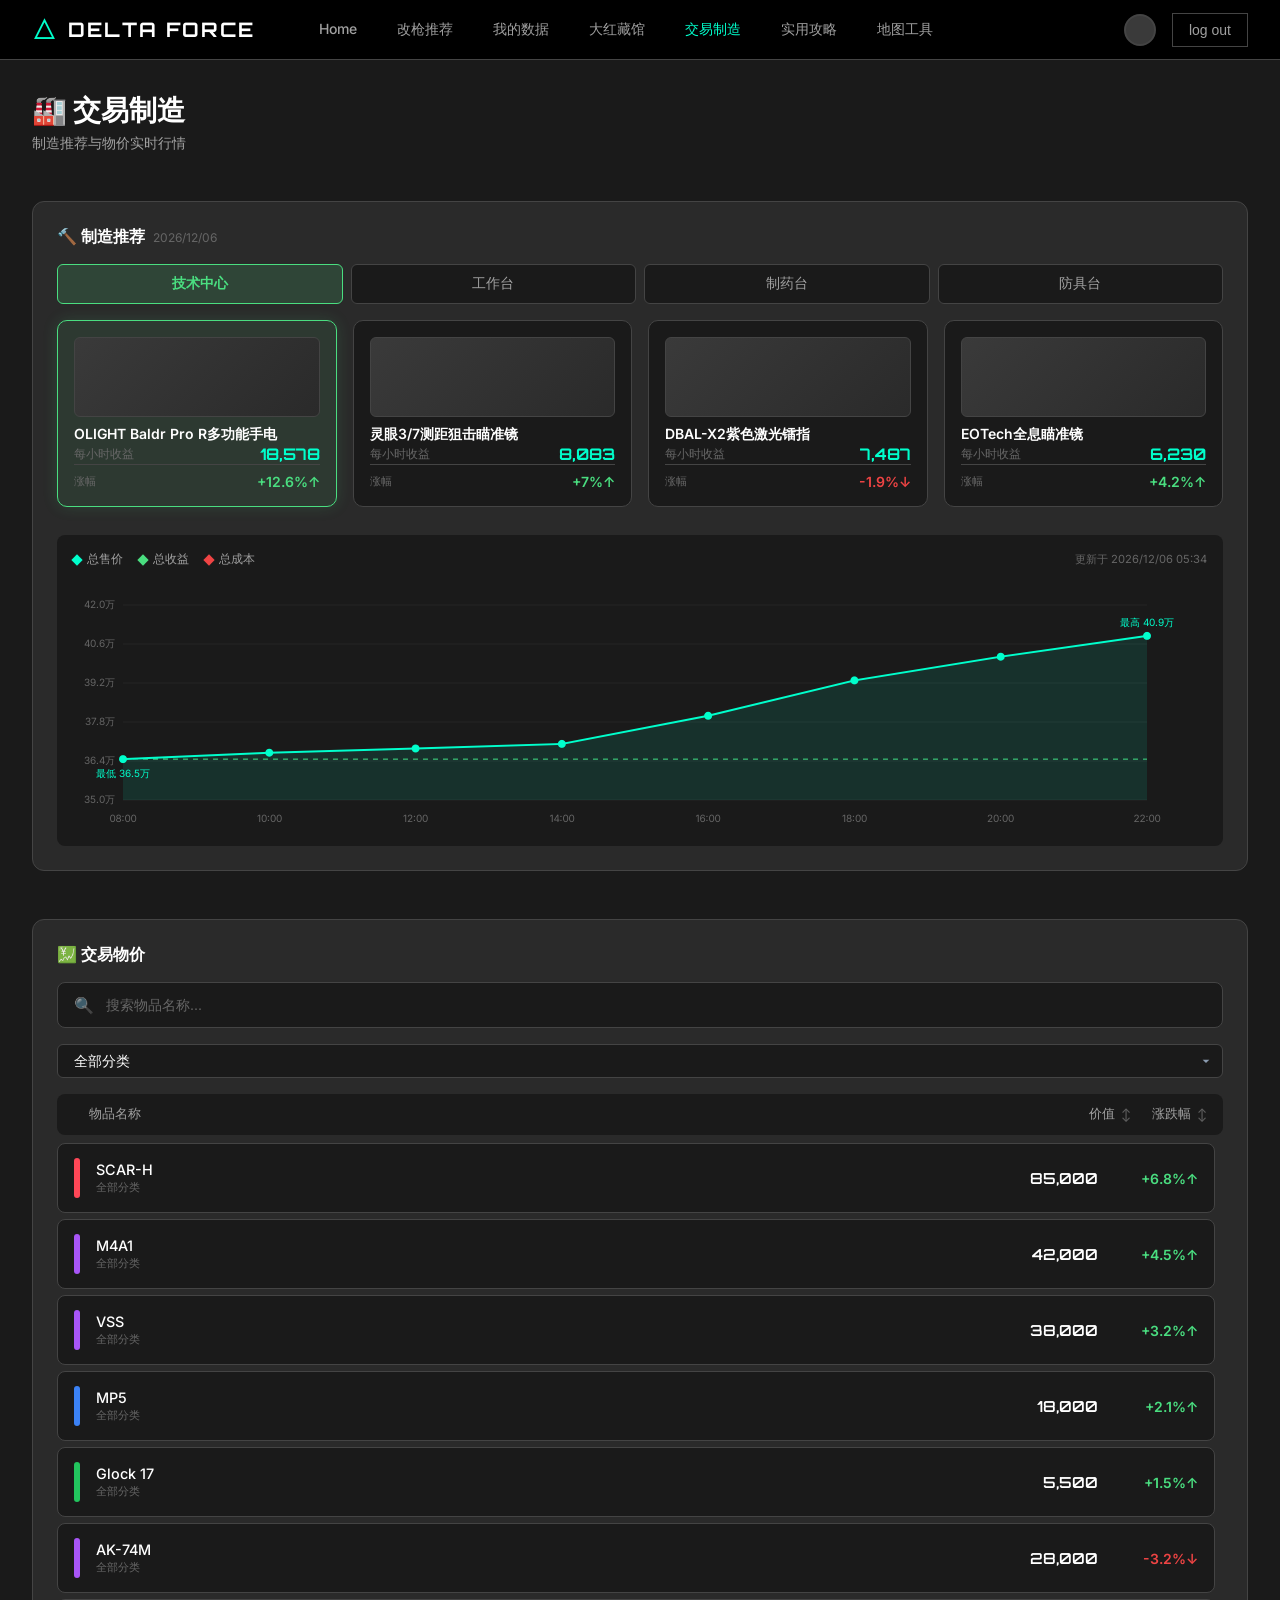
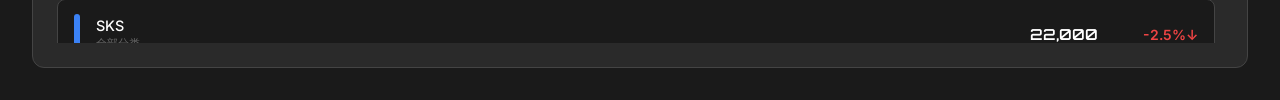
==== desktop/craft.html @ a66c2ab3 "Add files via upload" ====
<!DOCTYPE html>
<html lang="zh-CN">
<head>
    <meta charset="UTF-8">
    <meta name="viewport" content="width=device-width, initial-scale=1.0">
    <title>Delta Force - 交易制造</title>
    <link rel="stylesheet" href="main.css?v=38">
    <link rel="stylesheet" href="craft-page.css?v=1">
    <link href="https://fonts.googleapis.com/css2?family=Inter:wght@400;500;600;700;800&family=Orbitron:wght@500;700&display=swap" rel="stylesheet">
</head>
<body>
    <!-- Top Navigation -->
    <nav class="top-nav">
        <div class="nav-left">
            <div class="logo">
                <span class="logo-icon">△</span>
                <span class="logo-text">DELTA FORCE</span>
            </div>
            <div class="nav-links">
                <a href="index.html" class="nav-link">Home</a>
                <a href="gun-builds.html" class="nav-link">改枪推荐</a>
                <a href="my-data.html" class="nav-link">我的数据</a>
                <a href="collection.html" class="nav-link">大红藏馆</a>
                <a href="craft.html" class="nav-link active">交易制造</a>
                <a href="guide.html" class="nav-link">实用攻略</a>
                <a href="map-tools.html" class="nav-link">地图工具</a>
            </div>
        </div>
        <div class="nav-right">
            <div class="user-icon"></div>
            <button class="logout-btn">log out</button>
        </div>
    </nav>

    <!-- Main Content -->
    <main class="main-container craft-page-container">
        <!-- 页面标题 -->
        <div class="page-header">
            <h1 class="page-title">🏭 交易制造</h1>
            <p class="page-subtitle">制造推荐与物价实时行情</p>
        </div>

        <!-- ============================================
             制造推荐模块（横屏适配）
             ============================================ -->
        <section class="craft-recommend-section">
            <div class="section-header">
                <span class="section-title">🔨 制造推荐</span>
                <span class="header-date" id="craft-date">2026/02/05</span>
            </div>
            
            <!-- Tab 切换栏 -->
            <div class="craft-tabs-row">
                <button class="craft-tab-btn active" data-craft="tech">技术中心</button>
                <button class="craft-tab-btn" data-craft="work">工作台</button>
                <button class="craft-tab-btn" data-craft="med">制药台</button>
                <button class="craft-tab-btn" data-craft="armor">防具台</button>
            </div>
            
            <!-- 推荐物品横向列表 -->
            <div class="craft-items-row" id="craft-items-row">
                <!-- JS动态填充 -->
            </div>
            
            <!-- 价格走势图区域 -->
            <div class="craft-chart-area">
                <div class="chart-legend-row">
                    <div class="legend-items">
                        <span class="legend-item"><i class="legend-dot price"></i>总售价</span>
                        <span class="legend-item"><i class="legend-dot profit"></i>总收益</span>
                        <span class="legend-item"><i class="legend-dot cost"></i>总成本</span>
                    </div>
                    <span class="chart-update-time" id="chart-update-time">更新于 2026-02-05 11:00</span>
                </div>
                <div class="craft-chart-container">
                    <canvas id="craft-page-chart"></canvas>
                </div>
            </div>
        </section>

        <!-- ============================================
             交易物价列表模块
             ============================================ -->
        <section class="market-price-section">
            <div class="section-header">
                <span class="section-title">💹 交易物价</span>
            </div>
            
            <!-- 搜索框 -->
            <div class="market-search-container">
                <span class="search-icon">🔍</span>
                <input type="text" class="market-search-input" id="market-search-input" placeholder="搜索物品名称...">
                <span class="search-clear" id="market-search-clear">✕</span>
            </div>
            
            <!-- 筛选项 -->
            <div class="market-filter-row">
                <select class="market-category-select" id="market-page-category">
                    <option value="all">全部分类</option>
                    <option value="guns">枪械</option>
                    <option value="armor">装备</option>
                    <option value="parts">配件</option>
                    <option value="collect">收集品</option>
                    <option value="medical">医疗品</option>
                    <option value="ammo">弹药</option>
                </select>
            </div>
            
            <!-- 表头 -->
            <div class="market-list-header">
                <span class="header-col name-col">物品名称</span>
                <span class="header-col price-col sortable" data-sort="price" id="sort-price-desktop">
                    价值 <span class="sort-arrow">↕</span>
                </span>
                <span class="header-col change-col sortable" data-sort="change" id="sort-change-desktop">
                    涨跌幅 <span class="sort-arrow">↕</span>
                </span>
            </div>
            
            <!-- 物品列表 -->
            <div class="market-items-list" id="market-items-list">
                <!-- JS动态填充 -->
            </div>
        </section>
    </main>

    <script src="../shared/mock-data.js?v=2"></script>
    <script src="craft-page.js?v=1"></script>
</body>
</html>
---- desktop/main.css ----
/* Delta Force Home - Lo-Fi Prototype */

:root {
    /* Colors */
    --bg-dark: #1a1a1a;
    --bg-card: #2a2a2a;
    --bg-input: #3a3a3a;
    --accent-cyan: #00ffcc;
    --accent-green: #4ade80;
    --accent-blue: #60a5fa;
    --accent-purple: #a78bfa;
    --accent-red: #ef4444;
    --accent-orange: #fb923c;
    --text-primary: #ffffff;
    --text-secondary: #a0a0a0;
    --text-muted: #666666;
    --border-color: #444444;
    
    /* Spacing */
    --nav-height: 60px;
}

* {
    margin: 0;
    padding: 0;
    box-sizing: border-box;
}

body {
    font-family: 'Inter', -apple-system, BlinkMacSystemFont, sans-serif;
    background: var(--bg-dark);
    color: var(--text-primary);
    min-height: 100vh;
}

/* ============================================
   TOP NAVIGATION
   ============================================ */
.top-nav {
    position: fixed;
    top: 0;
    left: 0;
    right: 0;
    height: var(--nav-height);
    background: #000;
    display: flex;
    align-items: center;
    justify-content: space-between;
    padding: 0 2rem;
    z-index: 1000;
    border-bottom: 1px solid var(--border-color);
}

.nav-left {
    display: flex;
    align-items: center;
    gap: 3rem;
}

.logo {
    display: flex;
    align-items: center;
    gap: 0.75rem;
}

.logo-icon {
    font-family: 'Orbitron', sans-serif;
    font-size: 1.5rem;
    font-weight: 700;
    color: var(--accent-cyan);
}

.logo-text {
    font-family: 'Orbitron', sans-serif;
    font-size: 1.25rem;
    font-weight: 700;
    color: var(--text-primary);
    letter-spacing: 2px;
}

.nav-links {
    display: flex;
    gap: 0.5rem;
}

.nav-link {
    padding: 0.5rem 1rem;
    color: var(--text-secondary);
    text-decoration: none;
    font-size: 0.875rem;
    font-weight: 500;
    transition: color 0.2s ease;
}

.nav-link:hover {
    color: var(--text-primary);
}

.nav-link.active {
    color: var(--accent-cyan);
}

.nav-right {
    display: flex;
    align-items: center;
    gap: 1rem;
}

.user-icon {
    width: 32px;
    height: 32px;
    border-radius: 50%;
    background: var(--bg-input);
    border: 2px solid var(--border-color);
}

.logout-btn {
    padding: 0.5rem 1rem;
    background: transparent;
    border: 1px solid var(--border-color);
    color: var(--text-secondary);
    font-size: 0.875rem;
    cursor: pointer;
    transition: all 0.2s ease;
}

.logout-btn:hover {
    border-color: var(--text-primary);
    color: var(--text-primary);
}

/* ============================================
   MAIN CONTAINER
   ============================================ */
.main-container {
    margin-top: var(--nav-height);
    padding: 2rem;
    max-width: 1200px;
    margin-left: auto;
    margin-right: auto;
    display: flex;
    flex-direction: column;
    gap: 1.5rem;
}

/* ============================================
   HERO REPORT SECTION
   ============================================ */
.hero-report {
    background: var(--bg-card);
    border: 1px solid var(--border-color);
    border-radius: 12px;
    padding: 1.5rem;
}

.report-header {
    margin-bottom: 1.5rem;
}

.report-tabs {
    display: flex;
    justify-content: center;
}

.report-tabs-inner {
    display: flex;
    background: rgba(255, 255, 255, 0.05);
    border-radius: 10px;
    padding: 5px;
    border: 1px solid var(--border-color);
    gap: 4px;
}

.tab-btn {
    background: transparent;
    border: none;
    color: var(--text-secondary);
    font-size: 1rem;
    font-weight: 600;
    cursor: pointer;
    transition: all 0.2s ease;
    padding: 0.65rem 2rem;
    border-radius: 7px;
}

.tab-btn.active {
    background: #c8ff00;
    color: #111;
}

.tab-btn:hover:not(.active) {
    color: var(--text-primary);
    background: rgba(255, 255, 255, 0.05);
}

/* Report Content */
.report-content {
    animation: fadeIn 0.3s ease;
    height: 290px;
}

.report-content.hidden {
    display: none;
}

@keyframes fadeIn {
    from { opacity: 0; transform: translateY(10px); }
    to { opacity: 1; transform: translateY(0); }
}

/* Report Top Row - Two Column Layout */
.report-top-row {
    display: grid;
    grid-template-columns: 1fr 1fr;
    gap: 1rem;
    margin-bottom: 1rem;
}

/* Sub Cards */
.sub-card {
    background: var(--bg-dark);
    border: 1px solid var(--border-color);
    border-radius: 8px;
    padding: 1rem;
}

.sub-card-header {
    display: flex;
    justify-content: space-between;
    align-items: center;
    margin-bottom: 0.75rem;
}

.sub-card-title {
    font-size: 0.875rem;
    font-weight: 600;
    color: var(--text-primary);
}

/* Stats Card - Compact */
.stats-compact {
    text-align: center;
}

/* 日期显示在标题栏 */
.header-date {
    font-size: 0.75rem;
    color: var(--text-muted);
    flex: 1;
    text-align: left;
    margin-left: 0.5rem;
}

.stats-compact .date-display {
    font-size: 0.75rem;
    color: var(--text-muted);
    margin-bottom: 0.5rem;
}

.stats-compact .primary-stat {
    position: relative;
    margin: 0.75rem 0;
}

/* 发光背景效果 */
.stats-compact .primary-stat::before {
    content: '';
    position: absolute;
    top: 50%;
    left: 50%;
    transform: translate(-50%, -50%);
    width: 200px;
    height: 50px;
    background: radial-gradient(ellipse, rgba(0, 255, 204, 0.2) 0%, transparent 70%);
    pointer-events: none;
}

.stats-compact .primary-stat .stat-label {
    display: block;
    font-size: 0.75rem;
    color: var(--text-secondary);
    margin-bottom: 0.25rem;
}

.stats-compact .primary-stat .stat-value {
    font-family: 'Orbitron', monospace;
    font-size: 2.25rem;
    font-weight: 800;
    letter-spacing: 1px;
}

.stats-compact .primary-stat .stat-value.highlight {
    background: linear-gradient(135deg, var(--accent-cyan) 0%, var(--accent-green) 100%);
    -webkit-background-clip: text;
    -webkit-text-fill-color: transparent;
    background-clip: text;
}

.stats-compact .primary-stat .stat-unit {
    font-size: 0.875rem;
    color: var(--text-secondary);
    margin-left: 0.25rem;
}

.secondary-stats-compact {
    display: grid;
    grid-template-columns: repeat(4, 1fr);
    gap: 0.5rem;
    padding-top: 0.75rem;
    border-top: 1px solid var(--border-color);
}

.secondary-stats-compact.warfare {
    grid-template-columns: repeat(3, 1fr);
}

.secondary-stats-compact .stat-item {
    text-align: center;
}

.secondary-stats-compact .stat-item .stat-number {
    display: block;
    font-size: 1.25rem;
    font-weight: 700;
    color: var(--text-primary);
}

.secondary-stats-compact .stat-item .stat-name {
    font-size: 0.625rem;
    color: var(--text-muted);
}

/* Items Card - Compact */
.items-grid-compact {
    display: flex;
    gap: 0.5rem;
    flex: 1;
    align-items: center;
}

.items-card {
    display: flex;
    flex-direction: column;
    height: 100%;
}

.items-card .item-card {
    flex: 1;
    background: var(--bg-card);
    border: 1px solid var(--border-color);
    border-radius: 6px;
    padding: 0.75rem 0.5rem;
    text-align: center;
    transition: border-color 0.2s ease;
    cursor: pointer;
    display: flex;
    flex-direction: column;
    justify-content: center;
    align-items: center;
}

.items-card .item-card:hover {
    border-color: var(--accent-cyan);
}

.items-card .item-image {
    width: 100%;
    height: 60px;
    background: linear-gradient(135deg, #3a3a3a, #2a2a2a);
    border: 1px solid var(--border-color);
    border-radius: 4px;
    margin-bottom: 0.5rem;
}

.items-card .item-image.red-tier {
    border-color: var(--accent-red);
    box-shadow: 0 0 8px rgba(239, 68, 68, 0.3);
}

.items-card .item-name {
    font-size: 0.75rem;
    color: var(--accent-cyan);
}

/* Codes Bar - Horizontal */
.codes-bar {
    display: flex;
    align-items: center;
    gap: 1rem;
    background: var(--bg-dark);
    border: 1px solid var(--border-color);
    border-radius: 8px;
    padding: 0.75rem 1rem;
}

.codes-bar-title {
    font-size: 0.875rem;
    font-weight: 600;
    color: var(--text-primary);
    white-space: nowrap;
}

.codes-inline {
    display: flex;
    align-items: center;
    gap: 0.75rem;
    flex: 1;
    overflow-x: auto;
}

.code-inline-item {
    display: flex;
    align-items: center;
    gap: 0.5rem;
    cursor: pointer;
    padding: 0.25rem 0.5rem;
    border-radius: 4px;
    transition: background 0.2s ease;
}

.code-inline-item:hover {
    background: var(--bg-card);
}

.code-inline-item .code-map {
    font-size: 0.75rem;
    color: var(--text-secondary);
}

.code-inline-item .code-value {
    font-size: 0.875rem;
    font-weight: 700;
    color: var(--text-primary);
    font-family: 'Orbitron', monospace;
}

.code-divider {
    color: var(--text-muted);
    font-size: 0.75rem;
}

.codes-bar .copy-all-btn {
    padding: 0.375rem 1rem;
    background: transparent;
    border: 1px solid var(--accent-cyan);
    color: var(--accent-cyan);
    font-size: 0.75rem;
    border-radius: 4px;
    cursor: pointer;
    transition: all 0.2s ease;
    white-space: nowrap;
}

.codes-bar .copy-all-btn:hover {
    background: var(--accent-cyan);
    color: var(--bg-dark);
}

/* 密码房指引按钮 */
.codes-bar .password-guide-btn {
    padding: 0.375rem 1rem;
    background: transparent;
    border: 1px solid var(--accent-orange);
    color: var(--accent-orange);
    font-size: 0.75rem;
    border-radius: 4px;
    cursor: pointer;
    transition: all 0.2s ease;
    white-space: nowrap;
}

.codes-bar .password-guide-btn:hover {
    background: var(--accent-orange);
    color: var(--bg-dark);
}

/* ============================================
   密码房指引弹窗
   ============================================ */
.password-guide-modal {
    display: none;
    position: fixed;
    top: 0;
    left: 0;
    right: 0;
    bottom: 0;
    z-index: 10000;
    align-items: center;
    justify-content: center;
}

.password-guide-modal.show {
    display: flex;
}

.password-guide-overlay {
    position: absolute;
    top: 0;
    left: 0;
    right: 0;
    bottom: 0;
    background: rgba(0, 0, 0, 0.7);
    backdrop-filter: blur(4px);
}

.password-guide-content {
    position: relative;
    width: calc(100% - 4rem);
    max-width: 1200px;
    height: 80vh;
    background: var(--bg-card);
    border: 1px solid var(--border-color);
    border-radius: 12px;
    display: flex;
    flex-direction: column;
    overflow: hidden;
    animation: modalFadeIn 0.3s ease;
}

@keyframes modalFadeIn {
    from {
        opacity: 0;
        transform: translateY(-20px);
    }
    to {
        opacity: 1;
        transform: translateY(0);
    }
}

.password-guide-header {
    display: flex;
    justify-content: space-between;
    align-items: center;
    padding: 1rem 1.5rem;
    background: var(--bg-dark);
    border-bottom: 1px solid var(--border-color);
    flex-shrink: 0;
}

.password-guide-title {
    font-size: 1.125rem;
    font-weight: 700;
    color: var(--text-primary);
}

.password-guide-close {
    width: 32px;
    height: 32px;
    display: flex;
    align-items: center;
    justify-content: center;
    background: transparent;
    border: 1px solid var(--border-color);
    border-radius: 6px;
    color: var(--text-secondary);
    font-size: 1.25rem;
    cursor: pointer;
    transition: all 0.2s ease;
}

.password-guide-close:hover {
    border-color: var(--accent-red);
    color: var(--accent-red);
    background: rgba(239, 68, 68, 0.1);
}

/* Tab 导航栏 */
.guide-tabs-nav {
    display: flex;
    gap: 0;
    padding: 0;
    background: var(--bg-dark);
    border-bottom: 1px solid var(--border-color);
    flex-shrink: 0;
    overflow-x: auto;
}

.guide-tab-btn {
    flex: 1;
    min-width: 120px;
    display: flex;
    flex-direction: column;
    align-items: center;
    justify-content: center;
    gap: 0.25rem;
    padding: 1rem 0.75rem;
    background: transparent;
    border: none;
    border-bottom: 3px solid transparent;
    cursor: pointer;
    transition: all 0.3s ease;
    position: relative;
}

.guide-tab-btn::after {
    content: '';
    position: absolute;
    right: 0;
    top: 20%;
    height: 60%;
    width: 1px;
    background: var(--border-color);
}

.guide-tab-btn:last-child::after {
    display: none;
}

.guide-tab-btn:hover {
    background: rgba(0, 255, 204, 0.05);
}

.guide-tab-btn.active {
    background: rgba(0, 255, 204, 0.1);
    border-bottom-color: var(--accent-cyan);
}

.guide-tab-btn .tab-icon {
    font-size: 1.25rem;
    line-height: 1;
}

.guide-tab-btn .tab-name {
    font-size: 0.8rem;
    font-weight: 600;
    color: var(--text-secondary);
    transition: color 0.3s ease;
}

.guide-tab-btn.active .tab-name {
    color: var(--text-primary);
}

.guide-tab-btn .tab-code {
    font-family: 'Orbitron', monospace;
    font-size: 0.875rem;
    font-weight: 700;
    color: var(--accent-orange);
    letter-spacing: 1px;
}

.password-guide-body {
    flex: 1;
    padding: 0;
    overflow-y: auto;
}

/* Tab 内容区域 */
.guide-tab-content {
    display: none;
    padding: 1.5rem;
    animation: tabFadeIn 0.3s ease;
}

.guide-tab-content.active {
    display: block;
}

@keyframes tabFadeIn {
    from {
        opacity: 0;
        transform: translateY(10px);
    }
    to {
        opacity: 1;
        transform: translateY(0);
    }
}

/* 地图详情页面 */
.guide-map-detail {
    height: 100%;
    display: flex;
    flex-direction: column;
}

.guide-map-title-bar {
    display: flex;
    justify-content: space-between;
    align-items: center;
    padding: 1rem 1.5rem;
    background: rgba(0, 255, 204, 0.05);
    border-radius: 10px;
    margin-bottom: 1.5rem;
    border: 1px solid var(--border-color);
}

.guide-map-name-large {
    font-size: 1.25rem;
    font-weight: 700;
    color: var(--text-primary);
}

.guide-map-code-large {
    font-size: 1rem;
    color: var(--text-secondary);
}

.guide-map-code-large strong {
    font-family: 'Orbitron', monospace;
    font-size: 1.5rem;
    color: var(--accent-orange);
    letter-spacing: 3px;
}

/* 图片轮播区域 */
.guide-carousel {
    display: flex;
    align-items: center;
    gap: 1rem;
    flex: 1;
}

.carousel-btn {
    width: 48px;
    height: 48px;
    display: flex;
    align-items: center;
    justify-content: center;
    background: var(--bg-dark);
    border: 1px solid var(--border-color);
    border-radius: 50%;
    color: var(--text-secondary);
    font-size: 1.5rem;
    cursor: pointer;
    transition: all 0.2s ease;
    flex-shrink: 0;
}

.carousel-btn:hover {
    border-color: var(--accent-cyan);
    color: var(--accent-cyan);
    background: rgba(0, 255, 204, 0.1);
}

.carousel-container {
    flex: 1;
    overflow: hidden;
    border-radius: 10px;
    background: var(--bg-dark);
    border: 1px solid var(--border-color);
}

.carousel-slides {
    display: flex;
    transition: transform 0.4s ease;
}

.carousel-slide {
    min-width: 100%;
    display: none;
    flex-direction: column;
}

.carousel-slide.active {
    display: flex;
}

/* 横版图片 */
.guide-map-image-wide {
    width: 100%;
    height: 380px;
    background: var(--bg-card);
    overflow: hidden;
}

.map-placeholder-wide {
    width: 100%;
    height: 100%;
    display: flex;
    align-items: center;
    justify-content: center;
    color: var(--text-muted);
    font-size: 1.125rem;
    background: linear-gradient(135deg, #3a3a3a 0%, #2a2a2a 100%);
}

/* 步骤指引信息 - 图片底部 */
.carousel-step-info {
    display: flex;
    align-items: center;
    gap: 1rem;
    padding: 1.25rem 1.5rem;
    background: var(--bg-card);
    border-top: 1px solid var(--border-color);
}

.carousel-step-info .step-number {
    width: 32px;
    height: 32px;
    display: flex;
    align-items: center;
    justify-content: center;
    background: var(--accent-cyan);
    color: var(--bg-dark);
    font-size: 0.9rem;
    font-weight: 700;
    border-radius: 50%;
    flex-shrink: 0;
}

.carousel-step-info .step-text {
    font-size: 1rem;
    color: var(--text-primary);
    line-height: 1.6;
}

/* 轮播指示器 */
.carousel-indicators {
    display: flex;
    justify-content: center;
    gap: 0.5rem;
    margin-top: 1rem;
}

.carousel-indicators .indicator {
    width: 10px;
    height: 10px;
    background: var(--border-color);
    border-radius: 50%;
    cursor: pointer;
    transition: all 0.2s ease;
}

.carousel-indicators .indicator:hover {
    background: var(--text-muted);
}

.carousel-indicators .indicator.active {
    background: var(--accent-cyan);
    width: 24px;
    border-radius: 5px;
}

/* 响应式适配 - 密码房指引弹窗 */
@media (max-width: 768px) {
    .password-guide-content {
        width: calc(100% - 2rem);
        height: 85vh;
    }
    
    .guide-tabs-nav {
        overflow-x: auto;
    }
    
    .guide-tab-btn {
        min-width: 100px;
        padding: 0.75rem 0.5rem;
    }
    
    .guide-tab-btn .tab-name {
        font-size: 0.7rem;
    }
    
    .guide-tab-btn .tab-code {
        font-size: 0.75rem;
    }
    
    .guide-carousel {
        flex-direction: column;
        gap: 0.75rem;
    }
    
    .carousel-btn {
        width: 40px;
        height: 40px;
        font-size: 1.25rem;
    }
    
    .guide-map-image-wide {
        height: 220px;
    }
    
    .carousel-step-info {
        padding: 1rem;
    }
    
    .carousel-step-info .step-text {
        font-size: 0.9rem;
    }
}

/* Support Card - Full Height (战场日报) */
.support-card {
    display: flex;
    flex-direction: column;
}

.support-grid {
    display: flex;
    justify-content: space-around;
    align-items: center;
    flex: 1;
    gap: 0.5rem;
}

.support-item {
    display: flex;
    flex-direction: column;
    align-items: center;
    gap: 0.5rem;
}

.support-item .support-icon {
    width: 60px;
    height: 40px;
    background: var(--bg-card);
    border: 1px solid var(--border-color);
    border-radius: 4px;
}

.support-item .support-count {
    font-size: 1rem;
    font-weight: 700;
    color: var(--accent-cyan);
}

.support-item .support-name {
    font-size: 0.7rem;
    color: var(--text-muted);
}

/* Vehicle Bar - Horizontal (战场日报底部) */
.vehicle-bar {
    display: flex;
    align-items: center;
    gap: 1rem;
    background: var(--bg-dark);
    border: 1px solid var(--border-color);
    border-radius: 8px;
    padding: 0.75rem 1rem;
}

.vehicle-bar-title {
    font-size: 0.875rem;
    font-weight: 600;
    color: var(--text-secondary);
    white-space: nowrap;
}

.vehicles-inline {
    display: flex;
    align-items: center;
    gap: 1rem;
    flex: 1;
}

.vehicle-inline-item {
    display: flex;
    align-items: center;
    gap: 0.75rem;
    padding: 0.25rem 0.5rem;
    border-radius: 4px;
}

.vehicle-icon-inline {
    width: 36px;
    height: 24px;
    background: linear-gradient(135deg, #4a4a4a, #3a3a3a);
    border: 1px solid var(--border-color);
    border-radius: 4px;
    flex-shrink: 0;
}

.vehicle-inline-item .vehicle-name {
    font-size: 0.8rem;
    color: var(--text-primary);
    font-weight: 500;
}

.vehicle-inline-item .vehicle-stat {
    font-size: 0.75rem;
    color: var(--text-muted);
}

.vehicle-inline-item .vehicle-stat em {
    color: var(--accent-cyan);
    font-style: normal;
    font-weight: 600;
}

.vehicle-divider {
    color: var(--text-muted);
    font-size: 0.875rem;
}

/* ============================================
   MATCHES SECTION
   ============================================ */
.matches-section {
    background: var(--bg-card);
    border: 1px solid var(--border-color);
    border-radius: 12px;
    padding: 1.5rem;
}

.section-header {
    display: flex;
    justify-content: space-between;
    align-items: center;
    margin-bottom: 1rem;
}

.section-title {
    font-size: 1rem;
    font-weight: 600;
    color: var(--text-primary);
}

/* 查看更多链接 */
.view-link {
    font-size: 0.75rem;
    color: var(--text-muted);
    text-decoration: none;
    transition: color 0.2s ease;
}

.view-link:hover {
    color: var(--text-secondary);
}

.matches-list {
    display: flex;
    flex-direction: column;
    gap: 0.5rem;
}

.match-item {
    display: grid;
    grid-template-columns: 48px 140px 60px 1fr 100px 80px;
    gap: 1rem;
    align-items: center;
    background: var(--bg-dark);
    border: 1px solid var(--border-color);
    border-radius: 6px;
    padding: 0.75rem 1rem;
    cursor: pointer;
    transition: all 0.2s ease;
}

.match-item:hover {
    border-color: var(--accent-cyan);
    background: rgba(0, 255, 204, 0.05);
}

.match-avatar {
    width: 48px;
    height: 48px;
    background: var(--bg-input);
    border: 1px solid var(--border-color);
    border-radius: 4px;
}

.match-result {
    display: flex;
    flex-direction: column;
    gap: 0.125rem;
}

.match-status {
    font-size: 0.875rem;
    font-weight: 600;
}

.match-item.success .match-status {
    color: var(--accent-green);
}

.match-item.failed .match-status {
    color: var(--accent-red);
}

.match-id {
    font-size: 0.75rem;
    color: var(--text-muted);
}

.match-time {
    font-size: 0.875rem;
    color: var(--text-secondary);
}

.match-kills {
    display: flex;
    gap: 0.25rem;
}

.kill-block {
    width: 20px;
    height: 20px;
    background: var(--accent-red);
    border-radius: 2px;
}

.match-map {
    text-align: left;
}

.map-name {
    display: block;
    font-size: 0.875rem;
    font-weight: 500;
    color: var(--text-primary);
}

.map-mode {
    display: block;
    font-size: 0.625rem;
    color: var(--text-muted);
}

.match-earning {
    font-size: 0.875rem;
    font-weight: 700;
    text-align: right;
}

.match-earning.positive {
    color: var(--accent-green);
}

.match-earning.negative {
    color: var(--accent-red);
}

.show-more {
    text-align: center;
    margin-top: 1rem;
}

.show-more-btn {
    padding: 0.5rem 1.5rem;
    background: transparent;
    border: 1px solid var(--border-color);
    color: var(--text-secondary);
    font-size: 0.875rem;
    border-radius: 4px;
    cursor: pointer;
    transition: all 0.2s ease;
}

.show-more-btn:hover {
    border-color: var(--accent-cyan);
    color: var(--accent-cyan);
}

/* ============================================
   GUN BUILDS SECTION
   ============================================ */
.gun-builds-section {
    background: var(--bg-card);
    border: 1px solid var(--border-color);
    border-radius: 12px;
    padding: 1.5rem;
}

/* Gun Selector - 枪械选择栏 */
.gun-selector {
    display: flex;
    gap: 0.75rem;
    margin-bottom: 1rem;
}

.gun-tab {
    flex: 1;
    display: flex;
    flex-direction: column;
    align-items: center;
    gap: 0.5rem;
    padding: 0.75rem;
    background: var(--bg-dark);
    border: 2px solid var(--border-color);
    border-radius: 8px;
    cursor: pointer;
    transition: all 0.2s ease;
}

.gun-tab:hover {
    border-color: var(--text-muted);
}

.gun-tab.active {
    border-color: var(--accent-cyan);
    background: rgba(0, 255, 204, 0.05);
}

.gun-tab-image {
    width: 100%;
    height: 40px;
    background: linear-gradient(135deg, #4a4a4a, #3a3a3a);
    border-radius: 4px;
}

.gun-tab-name {
    font-size: 0.75rem;
    font-weight: 600;
    color: var(--text-secondary);
}

.gun-tab.active .gun-tab-name {
    color: var(--accent-cyan);
}

/* Gun Builds Content - 改装方案区 */
.gun-builds-content {
    display: grid;
    grid-template-columns: 1fr 1fr;
    gap: 1rem;
}

.build-card {
    position: relative;
    background: var(--bg-dark);
    border: 1px solid var(--border-color);
    border-radius: 8px;
    padding: 1rem;
    display: flex;
    flex-direction: column;
    gap: 0.75rem;
}

/* 右上角复制按钮 */
.copy-code-btn-float {
    position: absolute;
    top: 0.75rem;
    right: 0.75rem;
    padding: 0.35rem 0.75rem;
    background: transparent;
    border: 1px solid var(--accent-cyan);
    color: var(--accent-cyan);
    font-size: 0.7rem;
    border-radius: 4px;
    cursor: pointer;
    transition: all 0.2s ease;
    z-index: 1;
}

.copy-code-btn-float:hover {
    background: var(--accent-cyan);
    color: var(--bg-dark);
}

.build-header {
    display: flex;
    align-items: center;
    gap: 0.5rem;
}

.build-type {
    font-size: 0.875rem;
    font-weight: 600;
    white-space: nowrap;
}

.build-type.budget-type {
    color: var(--accent-green);
}

.build-type.premium-type {
    color: var(--accent-purple);
}

/* 标签区 */
.build-tags {
    display: flex;
    gap: 0.35rem;
}

.build-tag {
    padding: 0.15rem 0.5rem;
    font-size: 0.625rem;
    color: var(--text-secondary);
    background: rgba(255, 255, 255, 0.08);
    border: 1px solid var(--border-color);
    border-radius: 3px;
    white-space: nowrap;
}

/* 枪械图片 - 全宽第一行 */
.build-gun-image {
    width: 100%;
    height: 70px;
    background: linear-gradient(135deg, #4a4a4a, #3a3a3a);
    border: 1px solid var(--border-color);
    border-radius: 6px;
}

/* 详情区 - 第二行：雷达图 + 配件并列 */
.build-details {
    display: flex;
    gap: 0.75rem;
    align-items: center;
}

/* 五维雷达图容器 */
.build-radar {
    position: relative;
    width: 130px;
    height: 130px;
    flex-shrink: 0;
}

.radar-chart {
    width: 100%;
    height: 100%;
}

.radar-labels {
    position: absolute;
    top: 0;
    left: 0;
    width: 100%;
    height: 100%;
    pointer-events: none;
}

.radar-label {
    position: absolute;
    font-size: 0.6rem;
    color: var(--text-muted);
    transform: translate(-50%, -50%);
}

.radar-label.label-top {
    top: 5px;
    left: 50%;
}

.radar-label.label-right-top {
    top: 32%;
    left: 96%;
}

.radar-label.label-right-bottom {
    top: 88%;
    left: 80%;
}

.radar-label.label-left-bottom {
    top: 88%;
    left: 20%;
}

.radar-label.label-left-top {
    top: 32%;
    left: 4%;
}

/* 配件图标区 */
.build-attachments {
    flex: 1;
    display: grid;
    grid-template-columns: repeat(4, 28px);
    gap: 4px;
    justify-content: center;
}

.attachment-icon {
    width: 28px;
    height: 28px;
    background: var(--bg-card);
    border: 1px solid var(--border-color);
    border-radius: 4px;
    cursor: pointer;
    transition: all 0.2s ease;
}

.attachment-icon:hover {
    border-color: var(--accent-cyan);
    background: rgba(0, 255, 204, 0.1);
}

/* 底部：查看详情按钮 */
.build-footer {
    display: flex;
    align-items: center;
    justify-content: center;
    padding-top: 0.5rem;
    border-top: 1px solid var(--border-color);
}

.view-detail-btn {
    width: 100%;
    padding: 0.5rem 1rem;
    background: transparent;
    border: 1px solid var(--border-color);
    color: var(--text-secondary);
    font-size: 0.75rem;
    border-radius: 4px;
    cursor: pointer;
    transition: all 0.2s ease;
}

.view-detail-btn:hover {
    border-color: var(--accent-cyan);
    color: var(--accent-cyan);
}

/* ============================================
   BOTTOM MODULES - 三栏横排
   ============================================ */
.bottom-modules {
    display: grid;
    grid-template-columns: repeat(3, 1fr);
    gap: 1rem;
}

.module-card {
    background: var(--bg-card);
    border: 1px solid var(--border-color);
    border-radius: 12px;
    padding: 1rem;
    display: flex;
    flex-direction: column;
    gap: 0.75rem;
}

.module-header {
    display: flex;
    justify-content: space-between;
    align-items: center;
}

.module-title {
    font-size: 0.875rem;
    font-weight: 600;
    color: var(--text-primary);
}

/* 占位区块 */
.module-placeholder {
    flex: 1;
    display: flex;
    align-items: center;
    justify-content: center;
    min-height: 100px;
    background: var(--bg-dark);
    border: 1px dashed var(--border-color);
    border-radius: 8px;
    color: var(--text-muted);
    font-size: 0.875rem;
}

/* ============================================
   交易物价模块
   ============================================ */

/* 筛选栏 */
.market-filter-bar {
    display: flex;
    align-items: center;
    gap: 0.5rem;
    margin-bottom: 0.5rem;
}

.market-category-select {
    flex: 1;
    padding: 0.375rem 0.5rem;
    background: var(--bg-dark);
    border: 1px solid var(--border-color);
    border-radius: 4px;
    color: var(--text-primary);
    font-size: 0.75rem;
    cursor: pointer;
    outline: none;
}

.market-category-select:focus {
    border-color: var(--accent-cyan);
}

.market-rank-tabs {
    display: flex;
    gap: 0.25rem;
}

.rank-tab {
    padding: 0.375rem 0.625rem;
    background: var(--bg-dark);
    border: 1px solid var(--border-color);
    border-radius: 4px;
    color: var(--text-secondary);
    font-size: 0.7rem;
    cursor: pointer;
    transition: all 0.2s ease;
}

.rank-tab:hover {
    color: var(--text-primary);
    border-color: var(--text-muted);
}

.rank-tab.active {
    background: rgba(74, 222, 128, 0.1);
    border-color: var(--accent-green);
    color: var(--accent-green);
}

/* 物品列表 */
.market-list {
    display: flex;
    flex-direction: column;
    gap: 0.25rem;
    margin-bottom: 0.5rem;
}

.market-item {
    display: flex;
    align-items: center;
    gap: 0.5rem;
    padding: 0.5rem;
    background: var(--bg-dark);
    border: 1px solid var(--border-color);
    border-radius: 4px;
    cursor: pointer;
    transition: all 0.2s ease;
}

.market-item:hover {
    border-color: var(--accent-cyan);
}

.market-item.selected {
    border-color: var(--accent-green);
    background: rgba(74, 222, 128, 0.08);
}

.market-item-rarity {
    width: 8px;
    height: 8px;
    border-radius: 50%;
    flex-shrink: 0;
}

.market-item-name {
    flex: 1;
    font-size: 0.75rem;
    color: var(--text-primary);
    white-space: nowrap;
    overflow: hidden;
    text-overflow: ellipsis;
}

.market-item-price {
    font-size: 0.75rem;
    color: var(--text-secondary);
    font-family: 'Orbitron', monospace;
}

.market-item-change {
    font-size: 0.7rem;
    font-weight: 500;
    min-width: 55px;
    text-align: right;
}

.market-item-change.positive {
    color: var(--accent-green);
}

.market-item-change.negative {
    color: var(--accent-red);
}

/* 迷你价格走势图 */
.market-mini-chart {
    height: 120px;
    background: var(--bg-dark);
    border-radius: 4px;
    position: relative;
}

.market-mini-chart canvas {
    width: 100%;
    height: 100%;
}

/* ============================================
   制造推荐模块
   ============================================ */

/* 主Tab切换栏 - 制造详情/制造推荐 */
.craft-main-tabs {
    display: flex;
    gap: 0;
    background: var(--bg-dark);
    border-radius: 8px;
    padding: 3px;
    margin-bottom: 0.75rem;
    border: 1px solid var(--border-color);
}

.craft-main-tab {
    flex: 1;
    padding: 0.5rem 0.75rem;
    background: transparent;
    border: none;
    border-radius: 6px;
    color: var(--text-secondary);
    font-size: 0.75rem;
    font-weight: 500;
    cursor: pointer;
    transition: all 0.2s ease;
}

.craft-main-tab:hover {
    color: var(--text-primary);
    background: rgba(255, 255, 255, 0.05);
}

.craft-main-tab.active {
    background: var(--accent-green);
    color: #000;
    font-weight: 600;
}

/* 主内容区 */
.craft-main-content {
    animation: fadeIn 0.3s ease;
}

.craft-main-content.hidden {
    display: none;
}

/* 制造动态 - 四个工作台网格 */
.craft-stations-grid {
    display: grid;
    grid-template-columns: repeat(4, 1fr);
    gap: 0.5rem;
    margin-bottom: 0.5rem;
}

.craft-station-item {
    background: var(--bg-dark);
    border: 1px solid var(--border-color);
    border-radius: 8px;
    padding: 0.5rem;
    display: flex;
    flex-direction: column;
    gap: 0.35rem;
    cursor: pointer;
    transition: all 0.2s ease;
}

.craft-station-item:hover {
    border-color: var(--accent-cyan);
}

.craft-station-item.working {
    border-color: var(--accent-orange);
}

.station-header {
    display: flex;
    align-items: center;
    gap: 0.35rem;
}

.station-icon {
    font-size: 0.75rem;
}

.station-name {
    font-size: 0.65rem;
    color: var(--text-primary);
    font-weight: 500;
}

.station-badge {
    margin-left: auto;
    font-size: 0.65rem;
}

.station-preview {
    width: 100%;
    height: 50px;
    background: #3a4a5a;
    border-radius: 6px;
    display: flex;
    align-items: center;
    justify-content: center;
    border: 2px solid var(--border-color);
}

.station-preview.idle {
    background: #3a4a5a;
}

.station-preview.working {
    background: #3a4a5a;
    border-color: var(--accent-orange);
}

.station-preview-icon {
    font-size: 1.5rem;
    color: var(--text-muted);
    opacity: 0.5;
}

.station-preview-image {
    width: 100%;
    height: 100%;
    background: linear-gradient(135deg, #4a5a6a, #3a4a5a);
    border-radius: 4px;
}

.station-item-name {
    font-size: 0.6rem;
    color: var(--accent-red);
    text-align: center;
    white-space: nowrap;
    overflow: hidden;
    text-overflow: ellipsis;
}

.station-status {
    display: flex;
    align-items: center;
    justify-content: center;
    gap: 0.25rem;
    font-size: 0.6rem;
}

.station-status.idle .status-text {
    color: var(--accent-green);
}

.station-status.idle .status-indicator {
    width: 6px;
    height: 10px;
    background: var(--accent-green);
    border-radius: 1px;
}

.station-status.working .status-time {
    color: var(--accent-cyan);
    font-family: 'Orbitron', monospace;
    font-size: 0.7rem;
    font-weight: 600;
}

/* 推荐制作分隔线 */
.craft-recommend-divider {
    display: flex;
    align-items: center;
    justify-content: center;
    padding: 0.4rem 0;
    margin: 0.25rem 0;
}

.divider-text {
    font-size: 0.65rem;
    color: var(--text-muted);
    padding: 0 0.5rem;
    background: var(--bg-card);
}

/* 最优制作推荐 */
.craft-best-recommend {
    margin-top: 0.25rem;
}

.best-recommend-grid {
    display: grid;
    grid-template-columns: repeat(4, 1fr);
    gap: 0.5rem;
}

.best-recommend-item {
    background: var(--bg-dark);
    border: 1px solid var(--border-color);
    border-radius: 8px;
    padding: 0.5rem;
    display: flex;
    flex-direction: column;
    gap: 0.35rem;
    cursor: pointer;
    transition: all 0.2s ease;
}

.best-recommend-item:hover {
    border-color: var(--accent-cyan);
}

.recommend-station-header {
    display: flex;
    align-items: center;
    gap: 0.3rem;
}

.recommend-station-icon {
    font-size: 0.7rem;
}

.recommend-station-name {
    font-size: 0.6rem;
    color: var(--text-secondary);
}

.recommend-item-preview {
    width: 100%;
    height: 50px;
    border-radius: 6px;
    border: 2px solid var(--border-color);
}

.recommend-item-preview.green {
    background: #2d5a3d;
}

.recommend-item-preview.brown {
    background: #6b5a3a;
}

.recommend-item-preview.purple {
    background: #5a3a6b;
}

.recommend-item-preview.gray {
    background: #4a5a5a;
}

.recommend-item-name {
    font-size: 0.6rem;
    color: var(--text-primary);
    text-align: center;
    white-space: nowrap;
    overflow: hidden;
    text-overflow: ellipsis;
}

.recommend-item-profit {
    display: flex;
    align-items: center;
    justify-content: center;
    gap: 0.25rem;
    font-size: 0.65rem;
}

.profit-icon {
    font-size: 0.6rem;
}

.profit-value {
    color: var(--accent-orange);
    font-weight: 600;
}

/* 底部说明文字 */
.craft-footer-tip {
    display: flex;
    align-items: center;
    justify-content: center;
    gap: 0.4rem;
    padding: 0.6rem 0.75rem;
    margin-top: 0.75rem;
    background: rgba(0, 255, 255, 0.05);
    border: 1px solid rgba(0, 255, 255, 0.15);
    border-radius: 8px;
}

.craft-footer-tip .tip-icon {
    font-size: 0.8rem;
}

.craft-footer-tip .tip-text {
    font-size: 0.7rem;
    color: var(--text-secondary);
    line-height: 1.4;
}

/* Tab 切换栏 */
.craft-tabs {
    display: grid;
    grid-template-columns: repeat(4, 1fr);
    gap: 0.375rem;
}

.craft-tab {
    padding: 0.5rem 0.25rem;
    background: var(--bg-dark);
    border: 1px solid var(--border-color);
    border-radius: 4px;
    color: var(--text-secondary);
    font-size: 0.7rem;
    cursor: pointer;
    transition: all 0.2s ease;
}

.craft-tab:hover {
    color: var(--text-primary);
    border-color: var(--text-muted);
}

.craft-tab.active {
    border-left: 2px solid var(--accent-green);
    background: rgba(74, 222, 128, 0.1);
    color: var(--accent-green);
}

/* 推荐物品卡片 */
.craft-items {
    display: grid;
    grid-template-columns: repeat(3, 1fr);
    gap: 0.5rem;
}

.craft-item-card {
    background: var(--bg-dark);
    border: 1px solid var(--border-color);
    border-radius: 6px;
    padding: 0.5rem;
    display: flex;
    flex-direction: column;
    gap: 0.375rem;
    cursor: pointer;
    transition: all 0.2s ease;
    min-width: 0;
}

.craft-item-card:hover {
    border-color: var(--accent-cyan);
}

.craft-item-card.selected {
    border-color: var(--accent-green);
    background: rgba(74, 222, 128, 0.08);
}

.craft-item-image {
    width: 100%;
    height: 45px;
    background: linear-gradient(135deg, #3a3a3a, #2a2a2a);
    border-radius: 4px;
}

.craft-item-name {
    font-size: 0.625rem;
    color: var(--text-primary);
    white-space: nowrap;
    overflow: hidden;
    text-overflow: ellipsis;
}

.craft-item-stats {
    display: flex;
    justify-content: space-between;
    align-items: center;
}

.craft-stat-label {
    font-size: 0.5rem;
    color: var(--text-muted);
}

.craft-stat-value {
    font-size: 0.625rem;
    font-weight: 600;
    color: var(--text-primary);
}

.craft-item-change {
    display: flex;
    justify-content: space-between;
    align-items: center;
}

.craft-item-change .change-label {
    font-size: 0.5rem;
    color: var(--text-muted);
}

.craft-item-change .change-value {
    font-size: 0.625rem;
    font-weight: 600;
}

.craft-item-change.positive .change-value {
    color: var(--accent-green);
}

.craft-item-change.negative .change-value {
    color: var(--accent-red);
}

/* 展开按钮 */
.craft-expand {
    text-align: center;
    padding: 0.25rem 0;
}

.expand-arrow {
    font-size: 0.625rem;
    color: var(--text-muted);
    cursor: pointer;
    transition: color 0.2s ease;
}

.expand-arrow:hover {
    color: var(--accent-cyan);
}

/* 价格走势图区域 */
.craft-chart-section {
    display: flex;
    flex-direction: column;
    gap: 0.375rem;
}

.chart-legend {
    display: flex;
    justify-content: space-between;
    align-items: center;
}

.legend-items {
    display: flex;
    gap: 0.625rem;
}

.legend-item {
    display: flex;
    align-items: center;
    gap: 0.25rem;
    font-size: 0.5rem;
    color: var(--text-secondary);
}

.legend-dot {
    width: 6px;
    height: 6px;
    transform: rotate(45deg);
}

.legend-dot.price {
    background: var(--accent-cyan);
}

.legend-dot.profit {
    background: var(--accent-green);
}

.legend-dot.cost {
    background: var(--accent-red);
}

.chart-update-time {
    font-size: 0.5rem;
    color: var(--text-muted);
}

.craft-chart {
    height: 160px;
    background: var(--bg-dark);
    border-radius: 4px;
    position: relative;
}

.craft-chart canvas {
    width: 100%;
    height: 100%;
}

/* 大红展馆 Mini 版 */

/* 数据统计 */
.collection-stats {
    display: flex;
    justify-content: space-between;
    gap: 0.5rem;
}

.collection-stat-item {
    flex: 1;
    text-align: center;
    padding: 0.5rem;
    background: var(--bg-dark);
    border-radius: 6px;
}

.collection-stat-item .stat-value {
    display: block;
    font-size: 1.125rem;
    font-weight: 700;
    color: var(--accent-cyan);
}

.collection-stat-item .stat-label {
    font-size: 0.625rem;
    color: var(--text-muted);
}

/* 收藏进度 */
.collection-progress-mini {
    display: flex;
    align-items: center;
    gap: 0.5rem;
}

.collection-progress-mini .progress-text {
    font-size: 0.7rem;
    color: var(--text-secondary);
    white-space: nowrap;
}

.collection-progress-mini .progress-bar {
    flex: 1;
    height: 6px;
    background: var(--bg-dark);
    border-radius: 3px;
    overflow: hidden;
}

.collection-progress-mini .progress-fill {
    height: 100%;
    background: linear-gradient(90deg, var(--accent-cyan), var(--accent-green));
    border-radius: 3px;
}

.collection-progress-mini .progress-count {
    font-size: 0.7rem;
    color: var(--accent-cyan);
    font-weight: 600;
    white-space: nowrap;
}

/* 最近收集高亮 */
.collection-recent-highlight {
    display: flex;
    align-items: center;
    gap: 0.75rem;
    padding: 0.625rem;
    background: linear-gradient(135deg, rgba(239, 68, 68, 0.15), rgba(239, 68, 68, 0.05));
    border: 1px solid var(--accent-red);
    border-radius: 8px;
}

.recent-highlight-image {
    width: 50px;
    height: 50px;
    background: linear-gradient(135deg, #4a4a4a, #3a3a3a);
    border: 2px solid var(--accent-red);
    border-radius: 6px;
    flex-shrink: 0;
    box-shadow: 0 0 10px rgba(239, 68, 68, 0.3);
}

.recent-highlight-info {
    display: flex;
    flex-direction: column;
    gap: 0.125rem;
}

.recent-highlight-tag {
    font-size: 0.625rem;
    color: var(--accent-red);
    font-weight: 600;
}

.recent-highlight-name {
    font-size: 0.875rem;
    font-weight: 600;
    color: var(--text-primary);
}

.recent-highlight-time {
    font-size: 0.625rem;
    color: var(--text-muted);
}

/* 展示区域 3x3 */
.collection-grid-mini {
    display: grid;
    grid-template-columns: repeat(3, 1fr);
    gap: 0.5rem;
}

.collection-item-mini {
    position: relative;
    background: var(--bg-dark);
    border: 1px solid var(--border-color);
    border-radius: 6px;
    padding: 0.5rem;
    cursor: pointer;
    transition: all 0.2s ease;
    display: flex;
    flex-direction: column;
    align-items: center;
    gap: 0.375rem;
}

.collection-item-mini:hover {
    border-color: var(--accent-cyan);
}

.collection-image-mini {
    width: 100%;
    height: 56px;
    background: linear-gradient(135deg, #3a3a3a, #2a2a2a);
    border-radius: 4px;
    border: 1px solid var(--border-color);
}

.collection-name-mini {
    font-size: 0.625rem;
    color: var(--accent-cyan);
    text-align: center;
    white-space: nowrap;
    overflow: hidden;
    text-overflow: ellipsis;
    width: 100%;
}

/* ============================================
   COLLECTION SECTION (旧版，保留兼容)
   ============================================ */
.collection-section {
    background: var(--bg-card);
    border: 1px solid var(--border-color);
    border-radius: 12px;
    padding: 1.5rem;
}

/* Collection Card */
.collection-progress {
    display: flex;
    align-items: center;
    gap: 0.75rem;
    margin-bottom: 1rem;
}

.progress-text {
    font-size: 0.75rem;
    color: var(--text-secondary);
}

.progress-bar {
    flex: 1;
    height: 8px;
    background: var(--bg-dark);
    border-radius: 4px;
    overflow: hidden;
}

.progress-fill {
    height: 100%;
    background: linear-gradient(90deg, var(--accent-cyan), var(--accent-green));
    border-radius: 4px;
    transition: width 0.5s ease;
}

.progress-count {
    font-size: 0.75rem;
    color: var(--accent-cyan);
    font-weight: 600;
}

.collection-grid {
    display: grid;
    grid-template-columns: repeat(4, 1fr);
    gap: 0.75rem;
    margin-bottom: 1rem;
}

.collection-item {
    position: relative;
    background: var(--bg-dark);
    border: 1px solid var(--border-color);
    border-radius: 6px;
    padding: 0.5rem;
    text-align: center;
    cursor: pointer;
    transition: all 0.2s ease;
}

.collection-item:hover {
    border-color: var(--accent-cyan);
    transform: translateY(-2px);
}

.collection-item.new {
    border-color: var(--accent-orange);
}

.collection-image {
    width: 100%;
    height: 45px;
    background: linear-gradient(135deg, #3a3a3a, #2a2a2a);
    border: 1px solid var(--border-color);
    border-radius: 4px;
    margin-bottom: 0.25rem;
}

.new-badge {
    position: absolute;
    top: -4px;
    right: -4px;
    font-size: 0.75rem;
}

.collection-name {
    font-size: 0.625rem;
    color: var(--accent-cyan);
}

.recent-collect {
    font-size: 0.75rem;
    color: var(--text-muted);
    padding-top: 0.75rem;
    border-top: 1px solid var(--border-color);
}

.collect-item {
    color: var(--accent-cyan);
}

.collect-time {
    color: var(--text-secondary);
}

.collect-map {
    color: var(--text-secondary);
}

/* ============================================
   RESPONSIVE
   ============================================ */
@media (max-width: 1024px) {
    .tools-section {
        grid-template-columns: 1fr;
    }
    
    .report-top-row {
        grid-template-columns: 1fr;
    }
    
    .codes-bar {
        flex-wrap: wrap;
    }
    
    .codes-inline {
        order: 3;
        width: 100%;
        justify-content: center;
    }
    
    .match-item {
        grid-template-columns: 40px 1fr auto auto;
    }
    
    .match-time {
        display: none;
    }
    
    .match-earning {
        display: none;
    }
    
    .bottom-modules {
        grid-template-columns: 1fr;
    }
}

@media (max-width: 768px) {
    .top-nav {
        padding: 0 1rem;
    }
    
    .nav-links {
        display: none;
    }
    
    .main-container {
        padding: 1rem;
    }
    
    .secondary-stats-compact {
        grid-template-columns: repeat(2, 1fr);
        gap: 0.75rem;
    }
    
    .secondary-stats-compact.warfare {
        grid-template-columns: repeat(3, 1fr);
    }
    
    .items-grid-compact {
        flex-direction: column;
    }
    
    .codes-bar {
        flex-direction: column;
        align-items: stretch;
        gap: 0.75rem;
    }
    
    .codes-inline {
        flex-wrap: wrap;
        justify-content: flex-start;
    }
    
    .code-divider {
        display: none;
    }
    
    .match-item {
        grid-template-columns: 1fr auto;
    }
    
    .match-avatar,
    .match-kills {
        display: none;
    }
    
    .collection-grid {
        grid-template-columns: repeat(2, 1fr);
    }
    
    .support-grid-compact {
        flex-wrap: wrap;
    }
}

/* ============================================
   页面切换
   ============================================ */
.page-section {
    display: none;
}

.page-section.active {
    display: block;
}

#page-home {
    display: block;
}

/* ============================================
   改枪页面 - 枪械列表区域
   ============================================ */
.gun-list-section {
    background: var(--bg-card);
    border-radius: 12px;
    padding: 1.25rem;
    margin-top: 1.5rem;
}

.gun-list-section .section-header {
    margin-bottom: 1rem;
}

/* 筛选栏 */
.gun-filter-bar {
    display: flex;
    align-items: flex-end;
    gap: 1rem;
    padding: 1rem;
    background: var(--bg-dark);
    border-radius: 8px;
    margin-bottom: 1rem;
    flex-wrap: wrap;
}

.gun-filter-group {
    display: flex;
    flex-direction: column;
    gap: 0.25rem;
}

.filter-label {
    font-size: 0.7rem;
    color: var(--text-secondary);
    text-transform: uppercase;
    letter-spacing: 0.5px;
}

.gun-filter-select {
    padding: 0.5rem 0.75rem;
    background: var(--bg-card);
    border: 1px solid var(--border-color);
    border-radius: 6px;
    color: var(--text-primary);
    font-size: 0.8rem;
    cursor: pointer;
    outline: none;
    min-width: 120px;
    transition: border-color 0.2s ease;
}

.gun-filter-select:hover {
    border-color: var(--text-muted);
}

.gun-filter-select:focus {
    border-color: var(--accent-cyan);
}

.gun-search-box {
    position: relative;
    flex: 1;
    min-width: 200px;
    margin-left: auto;
}

.gun-search-input {
    width: 100%;
    padding: 0.5rem 0.75rem;
    padding-right: 2rem;
    background: var(--bg-card);
    border: 1px solid var(--border-color);
    border-radius: 6px;
    color: var(--text-primary);
    font-size: 0.8rem;
    outline: none;
    transition: border-color 0.2s ease;
}

.gun-search-input:focus {
    border-color: var(--accent-cyan);
}

.gun-search-input::placeholder {
    color: var(--text-muted);
}

.gun-search-box .search-icon {
    position: absolute;
    right: 0.6rem;
    top: 50%;
    transform: translateY(-50%);
    font-size: 0.75rem;
    pointer-events: none;
}

/* 枪械列表内容 */
.gun-list-content {
    min-height: 300px;
}

.gun-list-placeholder {
    display: flex;
    align-items: center;
    justify-content: center;
    height: 300px;
    background: var(--bg-dark);
    border-radius: 8px;
    border: 2px dashed var(--border-color);
    color: var(--text-secondary);
    font-size: 0.9rem;
}

/* ========== 改枪推荐页 - 模式切换Tab ========== */
.gun-mode-tabs {
    display: flex;
    gap: 0;
    background: var(--bg-dark);
    border-radius: 12px;
    padding: 4px;
    margin-bottom: 1.5rem;
    border: 1px solid var(--border-color);
}

.gun-mode-tab {
    flex: 1;
    display: flex;
    align-items: center;
    justify-content: center;
    gap: 0.5rem;
    padding: 1rem 1.5rem;
    border-radius: 10px;
    cursor: pointer;
    transition: all 0.3s ease;
    background: transparent;
    color: var(--text-secondary);
}

.gun-mode-tab:hover {
    background: rgba(255, 255, 255, 0.05);
    color: var(--text-primary);
}

.gun-mode-tab.active {
    background: linear-gradient(135deg, var(--accent-orange) 0%, #e67e22 100%);
    color: #000;
    font-weight: 600;
    box-shadow: 0 4px 15px rgba(243, 156, 18, 0.3);
}

.gun-mode-tab .mode-icon {
    font-size: 1.2rem;
}

.gun-mode-tab .mode-name {
    font-size: 1rem;
    letter-spacing: 0.05em;
}

/* 模式内容区 */
.gun-mode-content {
    animation: fadeIn 0.3s ease;
}

@keyframes fadeIn {
    from {
        opacity: 0;
        transform: translateY(10px);
    }
    to {
        opacity: 1;
        transform: translateY(0);
    }
}

/* 全面战场 - 单个改装方案样式 */
.gun-builds-content.single-build {
    display: block;
}

.gun-builds-content.single-build .build-card.single {
    width: 100%;
    max-width: 100%;
}

.build-card.single {
    border: 2px solid var(--accent-orange);
}

.build-card.single .build-header {
    border-bottom-color: var(--accent-orange);
}

.build-type.single-type {
    color: var(--accent-orange);
    font-weight: 700;
}

.build-card.single .build-details {
    display: flex;
    align-items: center;
    gap: 3rem;
    padding: 1.5rem;
}

.build-card.single .build-radar {
    flex: 0 0 180px;
}

.build-card.single .build-attachments {
    flex: 1;
    display: flex;
    flex-wrap: wrap;
    gap: 1rem;
    justify-content: flex-start;
}

.build-card.single .build-gun-image {
    height: 150px;
}

/* ========== 枪械列表区域 - 新结构 ========== */

/* 横向枪械选择列表容器 */
.gun-horizontal-wrapper {
    position: relative;
}

/* 横向枪械选择列表 */
.gun-horizontal-list {
    display: flex;
    gap: 1rem;
    padding: 1rem 0;
    padding-right: 3rem; /* 留出箭头位置 */
    overflow-x: auto;
    scrollbar-width: thin;
    scrollbar-color: var(--accent-orange) var(--bg-dark);
    scroll-behavior: smooth;
}

.gun-horizontal-list::-webkit-scrollbar {
    height: 6px;
}

.gun-horizontal-list::-webkit-scrollbar-track {
    background: var(--bg-dark);
    border-radius: 3px;
}

.gun-horizontal-list::-webkit-scrollbar-thumb {
    background: var(--accent-orange);
    border-radius: 3px;
}

/* 右侧滚动引导箭头 */
.gun-scroll-arrow {
    position: absolute;
    right: 0;
    top: 0;
    bottom: 6px; /* 避开滚动条 */
    width: 60px;
    background: linear-gradient(to right, transparent, var(--bg-card) 40%);
    display: flex;
    align-items: center;
    justify-content: flex-end;
    padding-right: 0.5rem;
    cursor: pointer;
    z-index: 10;
    transition: opacity 0.3s ease;
}

.gun-scroll-arrow.hidden {
    opacity: 0;
    pointer-events: none;
}

.gun-scroll-arrow .arrow-icon {
    width: 36px;
    height: 36px;
    background: var(--accent-orange);
    border-radius: 50%;
    display: flex;
    align-items: center;
    justify-content: center;
    font-size: 1.5rem;
    font-weight: bold;
    color: #000;
    transition: all 0.2s ease;
    box-shadow: 0 2px 8px rgba(243, 156, 18, 0.4);
}

.gun-scroll-arrow:hover .arrow-icon {
    transform: scale(1.1);
    box-shadow: 0 4px 12px rgba(243, 156, 18, 0.6);
}

/* 单个枪械卡片 */
.gun-list-card {
    flex: 0 0 140px;
    min-width: 140px;
    background: var(--bg-dark);
    border: 2px solid var(--border-color);
    border-radius: 8px;
    padding: 1rem;
    cursor: pointer;
    transition: all 0.3s ease;
    text-align: center;
}

.gun-list-card:hover {
    border-color: var(--accent-cyan);
    transform: translateY(-2px);
}

.gun-list-card.active {
    border-color: var(--accent-orange);
    background: rgba(243, 156, 18, 0.1);
    box-shadow: 0 0 15px rgba(243, 156, 18, 0.2);
}

.gun-list-card .gun-card-image {
    width: 100%;
    height: 60px;
    background: var(--bg-card);
    border-radius: 4px;
    margin-bottom: 0.5rem;
    display: flex;
    align-items: center;
    justify-content: center;
    font-size: 1.5rem;
}

.gun-list-card .gun-card-name {
    font-size: 0.85rem;
    font-weight: 600;
    color: var(--text-primary);
    margin-bottom: 0.25rem;
    white-space: nowrap;
    overflow: hidden;
    text-overflow: ellipsis;
}

.gun-list-card .gun-card-price {
    font-size: 0.75rem;
    color: var(--accent-orange);
}

.gun-list-card .gun-card-type {
    font-size: 0.7rem;
    color: var(--text-secondary);
    margin-top: 0.25rem;
}

/* 改装方案区域 - 纵向列表样式 */
.gun-build-schemes-list {
    display: flex;
    flex-direction: column;
    gap: 1rem;
    margin-top: 1rem;
}

/* 方案行 - 新布局 */
.scheme-row {
    background: var(--bg-card);
    border: 1px solid var(--border-color);
    border-radius: 10px;
    padding: 1.25rem 1.5rem;
    display: flex;
    flex-direction: column;
    gap: 1rem;
    transition: all 0.3s ease;
}

.scheme-row:hover {
    border-color: var(--accent-cyan);
    background: rgba(0, 255, 204, 0.03);
}

/* 方案头部（方案名+标签，同一行） */
.scheme-row-header {
    display: flex;
    align-items: center;
    gap: 0.75rem;
    flex-wrap: nowrap;
}

.scheme-row-title {
    font-size: 1rem;
    font-weight: 600;
    color: var(--text-primary);
    white-space: nowrap;
}

.scheme-row-tags {
    display: flex;
    flex-wrap: nowrap;
    gap: 0.4rem;
}

.scheme-row-tag {
    padding: 0.2rem 0.5rem;
    border-radius: 4px;
    font-size: 0.7rem;
    font-weight: 500;
    white-space: nowrap;
}

/* 方案主体内容区域（图片 + 雷达图 + 配件） */
.scheme-row-body {
    display: flex;
    align-items: stretch;
    gap: 1.25rem;
}

/* 方案枪械图片 - 增大高度 */
.scheme-gun-image {
    width: 220px;
    height: 120px;
    background: var(--bg-dark);
    border-radius: 8px;
    display: flex;
    align-items: center;
    justify-content: center;
    font-size: 0.8rem;
    color: var(--text-secondary);
    flex-shrink: 0;
}

/* 雷达图区域 */
.scheme-radar-wrapper {
    width: 140px;
    height: 120px;
    display: flex;
    align-items: center;
    justify-content: center;
    flex-shrink: 0;
}

.scheme-radar-svg {
    width: 100%;
    height: 100%;
}

/* 配件占位区域 */
.scheme-attachments-area {
    flex: 1;
    display: flex;
    flex-direction: column;
    gap: 0.5rem;
}

.scheme-attachments-title {
    font-size: 0.75rem;
    color: var(--text-secondary);
    margin-bottom: 0.25rem;
}

.scheme-attachments-grid {
    display: grid;
    grid-template-columns: repeat(4, 1fr);
    gap: 0.5rem;
}

.scheme-attachment-slot {
    width: 48px;
    height: 48px;
    background: var(--bg-dark);
    border: 1px solid var(--border-color);
    border-radius: 6px;
    display: flex;
    flex-direction: column;
    align-items: center;
    justify-content: center;
    gap: 0.2rem;
    transition: all 0.2s ease;
}

.scheme-attachment-slot:hover {
    border-color: var(--accent-cyan);
}

.scheme-attachment-slot .slot-icon {
    font-size: 1.2rem;
}

.scheme-attachment-slot .slot-name {
    font-size: 0.55rem;
    color: var(--text-muted);
    text-align: center;
}

/* 复制按钮移到头部右侧 */
.scheme-row-header-wrap {
    display: flex;
    justify-content: space-between;
    align-items: center;
}

/* 标签类型样式 */
.scheme-row-tag.tag-budget {
    background: rgba(74, 222, 128, 0.15);
    border: 1px solid #4ade80;
    color: #4ade80;
}

.scheme-row-tag.tag-premium {
    background: rgba(168, 85, 247, 0.15);
    border: 1px solid #a855f7;
    color: #a855f7;
}

.scheme-row-tag.tag-newbie {
    background: rgba(59, 130, 246, 0.15);
    border: 1px solid #3b82f6;
    color: #3b82f6;
}

.scheme-row-tag.tag-default {
    background: rgba(0, 255, 204, 0.1);
    border: 1px solid var(--accent-cyan);
    color: var(--accent-cyan);
}

/* 复制按钮 - 新位置在头部右侧 */
.scheme-row .copy-scheme-btn {
    padding: 0.4rem 0.85rem;
    background: transparent;
    border: 1px solid var(--accent-orange);
    border-radius: 4px;
    color: var(--accent-orange);
    font-size: 0.75rem;
    font-weight: 500;
    cursor: pointer;
    transition: all 0.2s ease;
    white-space: nowrap;
}

.scheme-row .copy-scheme-btn:hover {
    background: var(--accent-orange);
    color: #000;
    transform: scale(1.02);
}

/* 保留旧样式兼容性 */
.gun-build-schemes {
    display: grid;
    grid-template-columns: repeat(2, 1fr);
    gap: 1rem;
    margin-top: 1rem;
}

.gun-build-schemes.single-scheme {
    grid-template-columns: 1fr;
}

/* 方案卡片 */
.scheme-card {
    background: var(--bg-card);
    border: 1px solid var(--border-color);
    border-radius: 10px;
    overflow: hidden;
    transition: all 0.3s ease;
}

.scheme-card:hover {
    border-color: var(--accent-cyan);
}

.scheme-card.full-width {
    grid-column: 1 / -1;
}

.scheme-header {
    display: flex;
    justify-content: space-between;
    align-items: center;
    padding: 0.75rem 1rem;
    background: var(--bg-dark);
    border-bottom: 1px solid var(--border-color);
}

.scheme-title {
    font-size: 0.9rem;
    font-weight: 600;
    color: var(--text-primary);
}

.copy-scheme-btn {
    padding: 0.35rem 0.75rem;
    background: var(--accent-orange);
    border: none;
    border-radius: 4px;
    color: #000;
    font-size: 0.75rem;
    font-weight: 600;
    cursor: pointer;
    transition: all 0.2s ease;
}

.copy-scheme-btn:hover {
    background: #e67e22;
    transform: scale(1.05);
}

.scheme-content {
    padding: 1rem;
}

.scheme-gun-preview {
    width: 100%;
    height: 100px;
    background: var(--bg-dark);
    border-radius: 6px;
    margin-bottom: 0.75rem;
    display: flex;
    align-items: center;
    justify-content: center;
    font-size: 2rem;
    color: var(--text-secondary);
}

.scheme-info {
    display: flex;
    flex-direction: column;
    gap: 0.5rem;
}

.scheme-price {
    font-size: 0.85rem;
    color: var(--text-secondary);
}

.scheme-price .price-value {
    color: var(--accent-orange);
    font-weight: 700;
}

.scheme-tags {
    display: flex;
    flex-wrap: wrap;
    gap: 0.5rem;
}

.scheme-tag {
    padding: 0.25rem 0.5rem;
    background: rgba(0, 255, 204, 0.1);
    border: 1px solid var(--accent-cyan);
    border-radius: 4px;
    font-size: 0.7rem;
    color: var(--accent-cyan);
}

/* 空状态提示 */
.gun-list-empty {
    text-align: center;
    padding: 2rem;
    color: var(--text-secondary);
    font-size: 0.9rem;
}
---- desktop/craft-page.css ----
/* ============================================
   交易制造页面专用样式
   ============================================ */

/* 页面容器 */
.craft-page-container {
    max-width: 1400px;
}

/* 页面标题 */
.page-header {
    margin-bottom: 1.5rem;
}

.page-title {
    font-size: 1.75rem;
    font-weight: 700;
    color: var(--text-primary);
    margin-bottom: 0.25rem;
}

.page-subtitle {
    font-size: 0.875rem;
    color: var(--text-secondary);
}

/* ============================================
   制造推荐模块
   ============================================ */
.craft-recommend-section {
    background: var(--bg-card);
    border: 1px solid var(--border-color);
    border-radius: 12px;
    padding: 1.5rem;
    margin-bottom: 1.5rem;
}

/* Tab 切换栏 - 横向铺满 */
.craft-tabs-row {
    display: flex;
    gap: 0.5rem;
    margin-bottom: 1rem;
    flex-wrap: nowrap;
    width: 100%;
}

.craft-tab-btn {
    flex: 1;
    padding: 0.625rem 1.25rem;
    background: var(--bg-dark);
    border: 1px solid var(--border-color);
    border-radius: 6px;
    color: var(--text-secondary);
    font-size: 0.875rem;
    cursor: pointer;
    transition: all 0.2s ease;
    text-align: center;
}

.craft-tab-btn:hover {
    color: var(--text-primary);
    border-color: var(--text-muted);
}

.craft-tab-btn.active {
    background: rgba(74, 222, 128, 0.15);
    border-color: var(--accent-green);
    color: var(--accent-green);
    font-weight: 600;
}

/* 推荐物品横向列表 */
.craft-items-row {
    display: flex;
    gap: 1rem;
    margin-bottom: 1.25rem;
    overflow-x: auto;
    padding-bottom: 0.5rem;
    scrollbar-width: thin;
    scrollbar-color: var(--accent-cyan) var(--bg-dark);
}

.craft-items-row::-webkit-scrollbar {
    height: 6px;
}

.craft-items-row::-webkit-scrollbar-track {
    background: var(--bg-dark);
    border-radius: 3px;
}

.craft-items-row::-webkit-scrollbar-thumb {
    background: var(--accent-cyan);
    border-radius: 3px;
}

/* 单个制造物品卡片 */
.craft-item-card-lg {
    flex: 0 0 220px;
    min-width: 220px;
    background: var(--bg-dark);
    border: 1px solid var(--border-color);
    border-radius: 10px;
    padding: 1rem;
    cursor: pointer;
    transition: all 0.2s ease;
    display: flex;
    flex-direction: column;
    gap: 0.5rem;
}

.craft-item-card-lg:hover {
    border-color: var(--accent-cyan);
}

.craft-item-card-lg.selected {
    border-color: var(--accent-green);
    background: rgba(74, 222, 128, 0.08);
    box-shadow: 0 0 15px rgba(74, 222, 128, 0.15);
}

.craft-item-image-lg {
    width: 100%;
    height: 80px;
    background: linear-gradient(135deg, #3a3a3a, #2a2a2a);
    border: 1px solid var(--border-color);
    border-radius: 6px;
}

.craft-item-name-lg {
    font-size: 0.875rem;
    font-weight: 600;
    color: var(--text-primary);
    white-space: nowrap;
    overflow: hidden;
    text-overflow: ellipsis;
}

.craft-item-stats-lg {
    display: flex;
    justify-content: space-between;
    align-items: center;
}

.craft-stat-label-lg {
    font-size: 0.75rem;
    color: var(--text-muted);
}

.craft-stat-value-lg {
    font-size: 1rem;
    font-weight: 700;
    color: var(--accent-cyan);
    font-family: 'Orbitron', monospace;
}

.craft-item-change-lg {
    display: flex;
    justify-content: space-between;
    align-items: center;
    padding-top: 0.5rem;
    border-top: 1px solid var(--border-color);
}

.craft-change-label-lg {
    font-size: 0.7rem;
    color: var(--text-muted);
}

.craft-change-value-lg {
    font-size: 0.875rem;
    font-weight: 600;
}

.craft-change-value-lg.positive {
    color: var(--accent-green);
}

.craft-change-value-lg.negative {
    color: var(--accent-red);
}

/* 价格走势图区域 */
.craft-chart-area {
    background: var(--bg-dark);
    border-radius: 8px;
    padding: 1rem;
}

.chart-legend-row {
    display: flex;
    justify-content: space-between;
    align-items: center;
    margin-bottom: 0.75rem;
}

.chart-legend-row .legend-items {
    display: flex;
    gap: 1rem;
}

.chart-legend-row .legend-item {
    display: flex;
    align-items: center;
    gap: 0.375rem;
    font-size: 0.75rem;
    color: var(--text-secondary);
}

.chart-legend-row .legend-dot {
    width: 8px;
    height: 8px;
    transform: rotate(45deg);
}

.chart-legend-row .legend-dot.price {
    background: var(--accent-cyan);
}

.chart-legend-row .legend-dot.profit {
    background: var(--accent-green);
}

.chart-legend-row .legend-dot.cost {
    background: var(--accent-red);
}

.chart-legend-row .chart-update-time {
    font-size: 0.7rem;
    color: var(--text-muted);
}

.craft-chart-container {
    height: 200px;
    position: relative;
}

.craft-chart-container canvas {
    width: 100%;
    height: 100%;
}

/* ============================================
   交易物价列表模块
   ============================================ */
.market-price-section {
    background: var(--bg-card);
    border: 1px solid var(--border-color);
    border-radius: 12px;
    padding: 1.5rem;
}

/* 搜索框 */
.market-search-container {
    display: flex;
    align-items: center;
    padding: 0.75rem 1rem;
    background: var(--bg-dark);
    border: 1px solid var(--border-color);
    border-radius: 8px;
    margin-bottom: 1rem;
    transition: border-color 0.2s ease;
}

.market-search-container:focus-within {
    border-color: var(--accent-cyan);
}

.market-search-container .search-icon {
    font-size: 1rem;
    margin-right: 0.75rem;
    opacity: 0.6;
}

.market-search-container .market-search-input {
    flex: 1;
    background: transparent;
    border: none;
    outline: none;
    color: var(--text-primary);
    font-size: 0.9rem;
}

.market-search-container .market-search-input::placeholder {
    color: var(--text-muted);
}

.market-search-container .search-clear {
    font-size: 1rem;
    color: var(--text-muted);
    cursor: pointer;
    padding: 0.25rem;
    display: none;
    transition: color 0.2s ease;
}

.market-search-container .search-clear:hover {
    color: var(--text-primary);
}

.market-search-container .search-clear.visible {
    display: block;
}

/* 筛选项 */
.market-filter-row {
    display: flex;
    justify-content: space-between;
    align-items: center;
    gap: 1rem;
    margin-bottom: 1rem;
    flex-wrap: wrap;
}

.market-filter-row .market-category-select {
    padding: 0.5rem 1rem;
    padding-right: 2rem;
    background: var(--bg-dark);
    border: 1px solid var(--border-color);
    border-radius: 6px;
    color: var(--text-primary);
    font-size: 0.875rem;
    cursor: pointer;
    outline: none;
    appearance: none;
    background-image: url('data:image/svg+xml,<svg xmlns="http://www.w3.org/2000/svg" viewBox="0 0 24 24" fill="%238a9bb0"><path d="M7 10l5 5 5-5z"/></svg>');
    background-repeat: no-repeat;
    background-position: right 0.5rem center;
    background-size: 16px;
    transition: border-color 0.2s ease;
}

.market-filter-row .market-category-select:hover {
    border-color: var(--text-muted);
}

.market-filter-row .market-category-select:focus {
    border-color: var(--accent-cyan);
}

.market-rank-tabs {
    display: flex;
    gap: 0.375rem;
    background: var(--bg-dark);
    padding: 4px;
    border-radius: 8px;
    border: 1px solid var(--border-color);
}

.rank-tab-btn {
    padding: 0.5rem 1rem;
    background: transparent;
    border: none;
    border-radius: 6px;
    color: var(--text-secondary);
    font-size: 0.8rem;
    cursor: pointer;
    transition: all 0.2s ease;
}

.rank-tab-btn:hover {
    color: var(--text-primary);
}

.rank-tab-btn.active {
    background: var(--bg-card);
    color: var(--accent-cyan);
    font-weight: 600;
}

/* 表头 */
.market-list-header {
    display: flex;
    align-items: center;
    padding: 0.75rem 1rem;
    background: var(--bg-dark);
    border-radius: 8px;
    margin-bottom: 0.5rem;
}

.header-col {
    font-size: 0.8rem;
    color: var(--text-secondary);
    font-weight: 500;
}

.header-col.name-col {
    flex: 1;
    padding-left: 1rem;
}

.header-col.price-col {
    width: 120px;
    text-align: right;
}

.header-col.change-col {
    width: 100px;
    text-align: right;
}

.header-col.sortable {
    cursor: pointer;
    display: flex;
    align-items: center;
    justify-content: flex-end;
    gap: 0.375rem;
    padding: 0.375rem 0.75rem;
    margin: -0.375rem -0.75rem;
    border-radius: 4px;
    transition: all 0.2s ease;
}

.header-col.sortable:hover {
    background: rgba(255, 255, 255, 0.05);
    color: var(--text-primary);
}

.header-col.sortable .sort-arrow {
    font-size: 0.75rem;
    opacity: 0.5;
    transition: all 0.2s ease;
}

.header-col.sortable.sort-asc .sort-arrow,
.header-col.sortable.sort-desc .sort-arrow {
    opacity: 1;
    color: var(--accent-cyan);
}

.header-col.sortable.sort-asc .sort-arrow::after {
    content: '↑';
}

.header-col.sortable.sort-desc .sort-arrow::after {
    content: '↓';
}

.header-col.sortable.sort-asc .sort-arrow,
.header-col.sortable.sort-desc .sort-arrow {
    font-size: 0;
}

.header-col.sortable.sort-asc .sort-arrow::after,
.header-col.sortable.sort-desc .sort-arrow::after {
    font-size: 0.875rem;
}

.header-col.sortable.active {
    color: var(--accent-cyan);
}

/* 物品列表 */
.market-items-list {
    display: flex;
    flex-direction: column;
    gap: 0.375rem;
    max-height: 500px;
    overflow-y: auto;
    padding-right: 0.5rem;
}

.market-items-list::-webkit-scrollbar {
    width: 6px;
}

.market-items-list::-webkit-scrollbar-track {
    background: var(--bg-dark);
    border-radius: 3px;
}

.market-items-list::-webkit-scrollbar-thumb {
    background: var(--accent-cyan);
    border-radius: 3px;
}

/* 单个物品行 */
.market-item-row {
    display: flex;
    align-items: center;
    padding: 0.875rem 1rem;
    background: var(--bg-dark);
    border: 1px solid var(--border-color);
    border-radius: 8px;
    cursor: pointer;
    transition: all 0.2s ease;
}

.market-item-row:hover {
    border-color: var(--accent-cyan);
    background: rgba(0, 255, 204, 0.03);
}

.market-item-rarity {
    width: 6px;
    height: 40px;
    border-radius: 3px;
    margin-right: 1rem;
    flex-shrink: 0;
}

.market-item-info {
    flex: 1;
    min-width: 0;
}

.market-item-name {
    font-size: 0.9rem;
    font-weight: 500;
    color: var(--text-primary);
    white-space: nowrap;
    overflow: hidden;
    text-overflow: ellipsis;
    margin-bottom: 0.125rem;
}

.market-item-category {
    font-size: 0.7rem;
    color: var(--text-muted);
}

.market-item-price {
    width: 120px;
    font-size: 0.95rem;
    font-weight: 600;
    color: var(--text-primary);
    text-align: right;
    font-family: 'Orbitron', monospace;
}

.market-item-change {
    width: 100px;
    font-size: 0.875rem;
    font-weight: 600;
    text-align: right;
}

.market-item-change.positive {
    color: var(--accent-green);
}

.market-item-change.negative {
    color: var(--accent-red);
}

/* 空状态 */
.market-empty-state {
    display: flex;
    flex-direction: column;
    align-items: center;
    justify-content: center;
    padding: 3rem;
    color: var(--text-secondary);
}

.market-empty-icon {
    font-size: 3rem;
    margin-bottom: 1rem;
    opacity: 0.3;
}

.market-empty-text {
    font-size: 0.9rem;
}

/* ============================================
   横屏 / 宽屏适配
   ============================================ */
@media (min-width: 1200px) {
    .craft-items-row {
        flex-wrap: nowrap;
        overflow-x: visible;
    }
    
    .craft-item-card-lg {
        flex: 1;
        min-width: auto;
    }
    
    .craft-chart-container {
        height: 250px;
    }
}

/* 制造推荐模块 - 横向平铺布局（宽屏） */
@media (min-width: 1600px) {
    .craft-recommend-section {
        display: grid;
        grid-template-columns: 1fr 1fr;
        grid-template-rows: auto auto auto;
        gap: 1rem;
    }
    
    .craft-recommend-section .section-header {
        grid-column: 1 / -1;
    }
    
    .craft-tabs-row {
        grid-column: 1 / -1;
    }
    
    .craft-items-row {
        grid-column: 1;
        flex-direction: column;
        gap: 0.75rem;
        overflow: visible;
        max-height: 400px;
        overflow-y: auto;
    }
    
    .craft-item-card-lg {
        flex: 0 0 auto;
        min-width: 100%;
        flex-direction: row;
        align-items: center;
        gap: 1rem;
        padding: 0.875rem 1rem;
    }
    
    .craft-item-image-lg {
        width: 80px;
        height: 60px;
    }
    
    .craft-item-card-lg .craft-item-info-wrap {
        flex: 1;
    }
    
    .craft-item-stats-lg {
        flex-direction: column;
        align-items: flex-end;
        gap: 0.25rem;
    }
    
    .craft-item-change-lg {
        border: none;
        padding: 0;
        flex-direction: column;
        align-items: flex-end;
    }
    
    .craft-chart-area {
        grid-column: 2;
        grid-row: 3;
    }
    
    .craft-chart-container {
        height: 350px;
    }
}

/* 中等屏幕 */
@media (max-width: 1024px) {
    .craft-page-container {
        padding: 1.5rem;
    }
    
    .craft-items-row {
        gap: 0.75rem;
    }
    
    .craft-item-card-lg {
        flex: 0 0 180px;
        min-width: 180px;
    }
    
    .market-filter-row {
        flex-direction: column;
        align-items: stretch;
    }
    
    .market-filter-row .market-category-select {
        width: 100%;
    }
    
    .market-rank-tabs {
        width: 100%;
        justify-content: center;
    }
}

/* 小屏幕 */
@media (max-width: 768px) {
    .page-title {
        font-size: 1.25rem;
    }
    
    .craft-tab-btn {
        flex: 1;
        padding: 0.5rem 0.5rem;
        font-size: 0.8rem;
    }
    
    .craft-item-card-lg {
        flex: 0 0 160px;
        min-width: 160px;
        padding: 0.75rem;
    }
    
    .craft-item-image-lg {
        height: 60px;
    }
    
    .craft-item-name-lg {
        font-size: 0.8rem;
    }
    
    .craft-stat-value-lg {
        font-size: 0.875rem;
    }
    
    .market-list-header {
        display: none;
    }
    
    .market-item-row {
        flex-wrap: wrap;
    }
    
    .market-item-info {
        flex-basis: calc(100% - 30px);
    }
    
    .market-item-price,
    .market-item-change {
        width: auto;
        margin-top: 0.5rem;
    }
    
    .market-item-price {
        flex: 1;
        text-align: left;
        padding-left: 22px;
    }
    
    .market-item-change {
        text-align: right;
    }
}
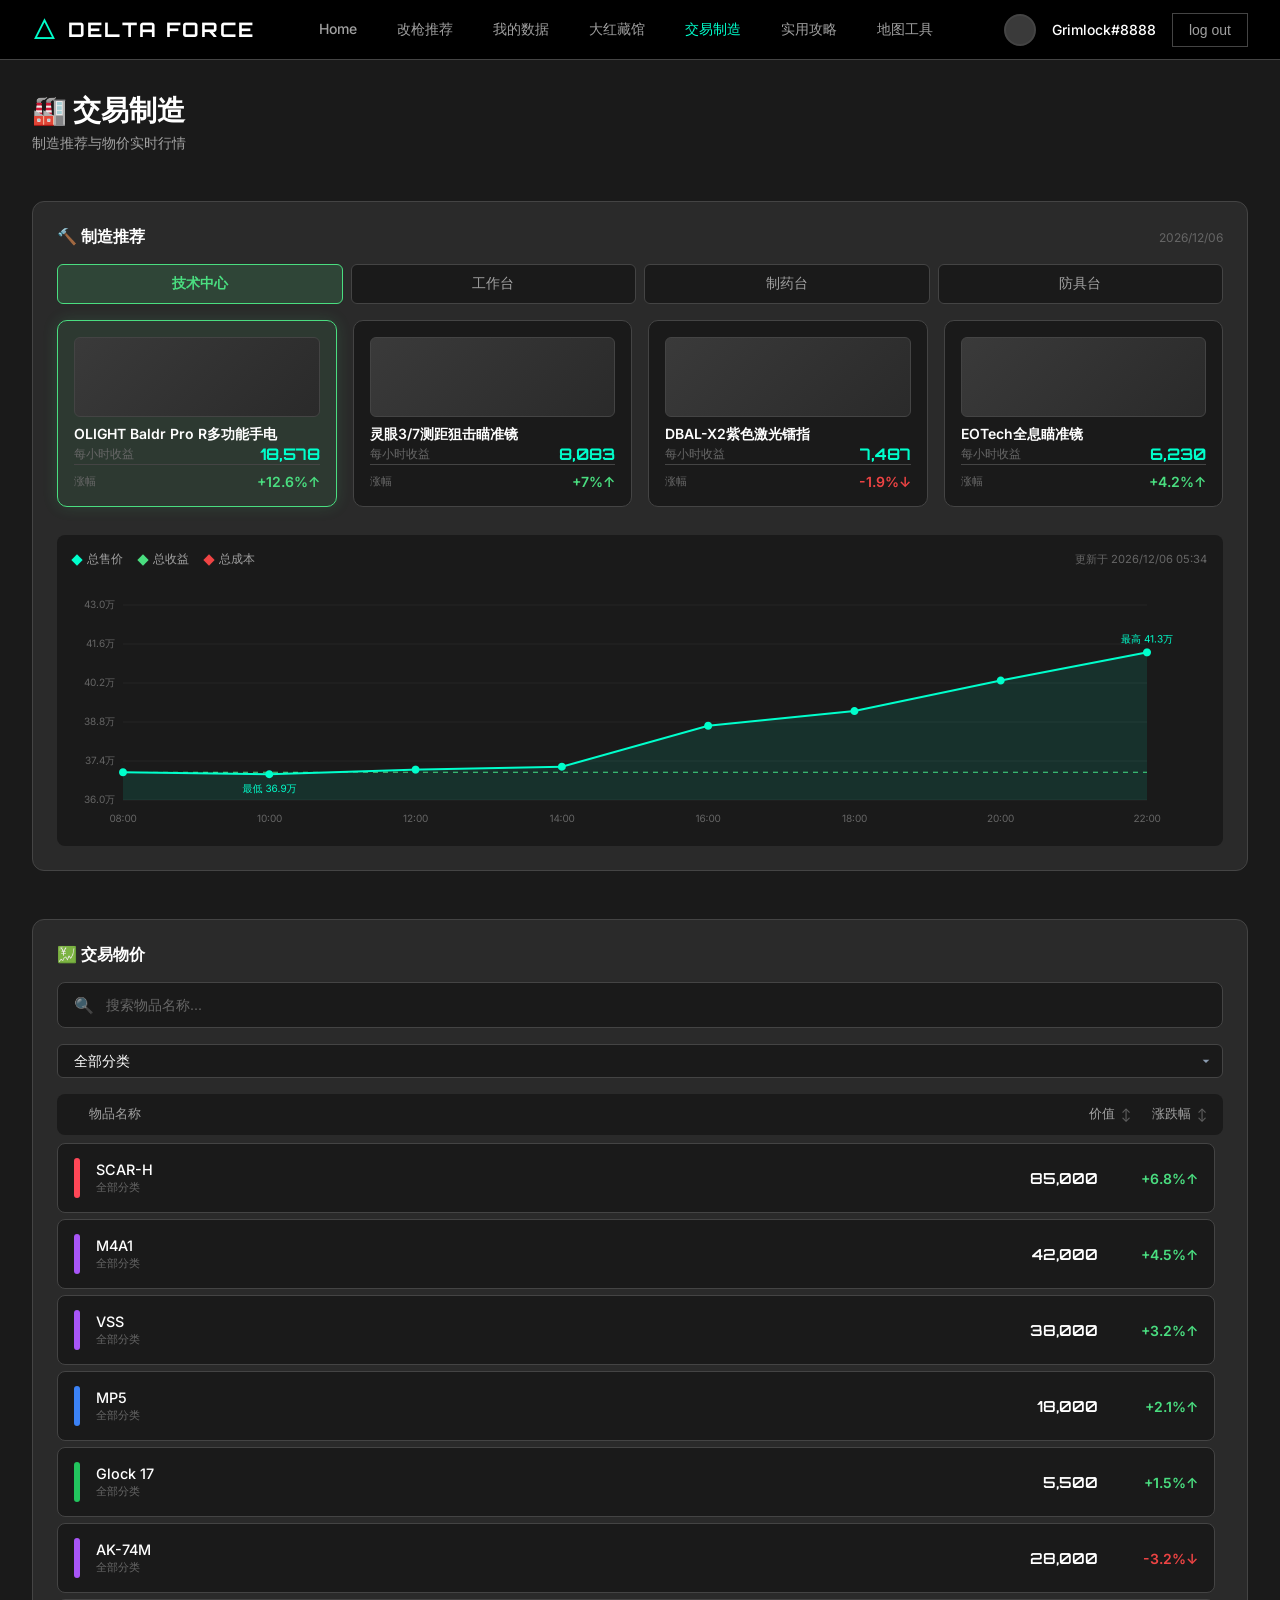
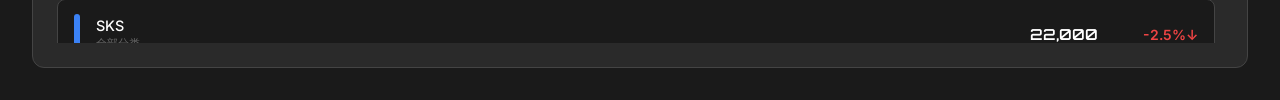
==== commit 83ae8724: "Add files via upload" ====
--- a/desktop/craft.html
+++ b/desktop/craft.html
@@ -28,6 +28,7 @@
         </div>
         <div class="nav-right">
             <div class="user-icon"></div>
+            <span class="user-nickname">Grimlock#8888</span>
             <button class="logout-btn">log out</button>
         </div>
     </nav>
--- a/desktop/main.css
+++ b/desktop/main.css
@@ -114,6 +114,16 @@
     border: 2px solid var(--border-color);
 }
 
+.user-nickname {
+    font-size: 0.875rem;
+    font-weight: 500;
+    color: var(--text-primary);
+    max-width: 150px;
+    overflow: hidden;
+    text-overflow: ellipsis;
+    white-space: nowrap;
+}
+
 .logout-btn {
     padding: 0.5rem 1rem;
     background: transparent;
@@ -226,9 +236,20 @@
 
 .sub-card-header {
     display: flex;
-    justify-content: space-between;
+    justify-content: flex-start;
     align-items: center;
     margin-bottom: 0.75rem;
+    gap: 0.5rem;
+}
+
+.sub-card-header .header-date {
+    color: var(--text-muted);
+    font-size: 0.75rem;
+}
+
+.sub-card-header .view-link {
+    margin-left: auto;
+    flex-shrink: 0;
 }
 
 .sub-card-title {
@@ -246,9 +267,8 @@
 .header-date {
     font-size: 0.75rem;
     color: var(--text-muted);
-    flex: 1;
     text-align: left;
-    margin-left: 0.5rem;
+    margin-left: auto;
 }
 
 .stats-compact .date-display {
@@ -335,7 +355,7 @@
     display: flex;
     gap: 0.5rem;
     flex: 1;
-    align-items: center;
+    align-items: stretch;
 }
 
 .items-card {
@@ -355,7 +375,7 @@
     cursor: pointer;
     display: flex;
     flex-direction: column;
-    justify-content: center;
+    justify-content: flex-start;
     align-items: center;
 }
 
@@ -370,6 +390,7 @@
     border: 1px solid var(--border-color);
     border-radius: 4px;
     margin-bottom: 0.5rem;
+    flex-shrink: 0;
 }
 
 .items-card .item-image.red-tier {
@@ -380,6 +401,14 @@
 .items-card .item-name {
     font-size: 0.75rem;
     color: var(--accent-cyan);
+    word-break: break-word;
+    overflow-wrap: break-word;
+    line-height: 1.4;
+    display: flex;
+    align-items: center;
+    justify-content: center;
+    flex: 1;
+    width: 100%;
 }
 
 /* Codes Bar - Horizontal */
@@ -1011,13 +1040,17 @@
 /* 查看更多链接 */
 .view-link {
     font-size: 0.75rem;
-    color: var(--text-muted);
+    color: var(--accent-cyan);
     text-decoration: none;
     transition: color 0.2s ease;
+    cursor: pointer;
+    position: relative;
+    z-index: 10;
 }
 
 .view-link:hover {
-    color: var(--text-secondary);
+    color: var(--text-primary);
+    text-decoration: underline;
 }
 
 .matches-list {
@@ -1243,8 +1276,10 @@
 
 .build-header {
     display: flex;
-    align-items: center;
-    gap: 0.5rem;
+    flex-direction: column;
+    align-items: flex-start;
+    gap: 0.4rem;
+    padding-right: 4rem; /* 为右上角复制按钮留空间 */
 }
 
 .build-type {
@@ -1264,6 +1299,7 @@
 /* 标签区 */
 .build-tags {
     display: flex;
+    flex-wrap: wrap;
     gap: 0.35rem;
 }
 
@@ -1414,6 +1450,8 @@
     display: flex;
     flex-direction: column;
     gap: 0.75rem;
+    min-width: 0;
+    overflow: hidden;
 }
 
 .module-header {
@@ -1593,15 +1631,19 @@
 
 .craft-main-tab {
     flex: 1;
-    padding: 0.5rem 0.75rem;
+    padding: 0.5rem 0.5rem;
     background: transparent;
     border: none;
     border-radius: 6px;
     color: var(--text-secondary);
-    font-size: 0.75rem;
+    font-size: 0.7rem;
     font-weight: 500;
     cursor: pointer;
     transition: all 0.2s ease;
+    white-space: nowrap;
+    overflow: hidden;
+    text-overflow: ellipsis;
+    min-width: 0;
 }
 
 .craft-main-tab:hover {
@@ -1642,6 +1684,8 @@
     gap: 0.35rem;
     cursor: pointer;
     transition: all 0.2s ease;
+    min-width: 0;
+    overflow: hidden;
 }
 
 .craft-station-item:hover {
@@ -1656,6 +1700,8 @@
     display: flex;
     align-items: center;
     gap: 0.35rem;
+    min-width: 0;
+    overflow: hidden;
 }
 
 .station-icon {
@@ -1666,6 +1712,10 @@
     font-size: 0.65rem;
     color: var(--text-primary);
     font-weight: 500;
+    white-space: nowrap;
+    overflow: hidden;
+    text-overflow: ellipsis;
+    max-width: 100%;
 }
 
 .station-badge {
@@ -1710,17 +1760,28 @@
     font-size: 0.6rem;
     color: var(--accent-red);
     text-align: center;
+    word-break: break-word;
+    overflow-wrap: break-word;
+    line-height: 1.3;
+    min-height: 1.6em;
+    max-height: 2.6em;
+    overflow: hidden;
+}
+
+.station-status {
+    display: flex;
+    align-items: center;
+    justify-content: center;
+    gap: 0.25rem;
+    font-size: 0.6rem;
+    min-width: 0;
+    overflow: hidden;
+}
+
+.station-status .status-text {
     white-space: nowrap;
     overflow: hidden;
     text-overflow: ellipsis;
-}
-
-.station-status {
-    display: flex;
-    align-items: center;
-    justify-content: center;
-    gap: 0.25rem;
-    font-size: 0.6rem;
 }
 
 .station-status.idle .status-text {
@@ -1755,6 +1816,7 @@
     color: var(--text-muted);
     padding: 0 0.5rem;
     background: var(--bg-card);
+    white-space: nowrap;
 }
 
 /* 最优制作推荐 */
@@ -1778,6 +1840,8 @@
     gap: 0.35rem;
     cursor: pointer;
     transition: all 0.2s ease;
+    min-width: 0;
+    overflow: hidden;
 }
 
 .best-recommend-item:hover {
@@ -1788,6 +1852,8 @@
     display: flex;
     align-items: center;
     gap: 0.3rem;
+    min-width: 0;
+    overflow: hidden;
 }
 
 .recommend-station-icon {
@@ -1797,6 +1863,10 @@
 .recommend-station-name {
     font-size: 0.6rem;
     color: var(--text-secondary);
+    white-space: nowrap;
+    overflow: hidden;
+    text-overflow: ellipsis;
+    max-width: 100%;
 }
 
 .recommend-item-preview {
@@ -1826,9 +1896,12 @@
     font-size: 0.6rem;
     color: var(--text-primary);
     text-align: center;
-    white-space: nowrap;
+    word-break: break-word;
+    overflow-wrap: break-word;
+    line-height: 1.3;
+    min-height: 1.6em;
+    max-height: 2.6em;
     overflow: hidden;
-    text-overflow: ellipsis;
 }
 
 .recommend-item-profit {
@@ -1851,7 +1924,7 @@
 /* 底部说明文字 */
 .craft-footer-tip {
     display: flex;
-    align-items: center;
+    align-items: flex-start;
     justify-content: center;
     gap: 0.4rem;
     padding: 0.6rem 0.75rem;
@@ -1863,12 +1936,14 @@
 
 .craft-footer-tip .tip-icon {
     font-size: 0.8rem;
+    flex-shrink: 0;
 }
 
 .craft-footer-tip .tip-text {
     font-size: 0.7rem;
     color: var(--text-secondary);
     line-height: 1.4;
+    word-break: break-word;
 }
 
 /* Tab 切换栏 */
@@ -3097,3 +3172,709 @@
     color: var(--text-secondary);
     font-size: 0.9rem;
 }
+
+/* ============================================
+   V1.0 版本 - 两栏布局（特勤处制造 + 大红展馆）
+   ============================================ */
+.bottom-modules.bottom-modules-v1 {
+    display: grid;
+    grid-template-columns: repeat(2, 1fr);
+    gap: 1rem;
+}
+
+.bottom-modules.bottom-modules-v1 .module-card {
+    min-height: auto;
+}
+
+/* ============================================
+   V1.0 版本 - 大红展馆滚动区域
+   ============================================ */
+.module-card.collection.collection-v1 {
+    display: flex;
+    flex-direction: column;
+    max-height: 500px;
+}
+
+/* 大红展馆头部按钮 */
+.module-header-actions {
+    display: flex;
+    gap: 0.5rem;
+}
+
+.collection-action-btn {
+    padding: 0.4rem 0.75rem;
+    font-size: 0.75rem;
+    background: var(--bg-card-secondary);
+    border: 1px solid var(--border-color);
+    border-radius: 6px;
+    color: var(--text-secondary);
+    cursor: pointer;
+    transition: all 0.2s ease;
+    white-space: nowrap;
+}
+
+.collection-action-btn:hover {
+    background: var(--accent-cyan);
+    color: #000;
+    border-color: var(--accent-cyan);
+}
+
+/* 滚动容器 */
+.collection-scroll-wrapper {
+    flex: 1;
+    overflow-y: auto;
+    min-height: 0;
+    margin-top: 0.5rem;
+    padding-right: 0.25rem;
+    scrollbar-width: thin;
+    scrollbar-color: var(--accent-cyan) var(--bg-dark);
+}
+
+.collection-scroll-wrapper::-webkit-scrollbar {
+    width: 6px;
+}
+
+.collection-scroll-wrapper::-webkit-scrollbar-track {
+    background: var(--bg-dark);
+    border-radius: 3px;
+}
+
+.collection-scroll-wrapper::-webkit-scrollbar-thumb {
+    background: var(--accent-cyan);
+    border-radius: 3px;
+}
+
+.collection-scroll-wrapper::-webkit-scrollbar-thumb:hover {
+    background: var(--accent-green);
+}
+
+/* ============================================
+   出红记录弹窗
+   ============================================ */
+.record-modal-overlay {
+    display: none;
+    position: fixed;
+    top: 0;
+    left: 0;
+    right: 0;
+    bottom: 0;
+    background: rgba(0, 0, 0, 0.7);
+    z-index: 1000;
+    justify-content: center;
+    align-items: center;
+}
+
+.record-modal-overlay.active {
+    display: flex;
+}
+
+.record-modal {
+    width: 90%;
+    max-width: 700px;
+    max-height: 80vh;
+    background: var(--bg-card);
+    border-radius: 12px;
+    display: flex;
+    flex-direction: column;
+    animation: fadeInModal 0.2s ease-out;
+    border: 1px solid var(--border-color);
+}
+
+@keyframes fadeInModal {
+    from {
+        opacity: 0;
+        transform: scale(0.95);
+    }
+    to {
+        opacity: 1;
+        transform: scale(1);
+    }
+}
+
+.record-modal-header {
+    display: flex;
+    justify-content: space-between;
+    align-items: center;
+    padding: 1rem 1.5rem;
+    border-bottom: 1px solid var(--border-color);
+    flex-shrink: 0;
+}
+
+.record-modal-title {
+    font-size: 1.1rem;
+    font-weight: 600;
+    color: var(--text-primary);
+}
+
+.record-modal-close {
+    font-size: 1.25rem;
+    color: var(--text-secondary);
+    cursor: pointer;
+    padding: 4px 8px;
+    border-radius: 4px;
+    transition: all 0.2s;
+}
+
+.record-modal-close:hover {
+    background: rgba(255, 255, 255, 0.1);
+    color: var(--text-primary);
+}
+
+/* 筛选栏 */
+.record-filters {
+    display: flex;
+    gap: 0.75rem;
+    padding: 1rem 1.5rem;
+    border-bottom: 1px solid var(--border-color);
+    flex-shrink: 0;
+}
+
+.record-filter-item {
+    position: relative;
+}
+
+.filter-btn {
+    display: flex;
+    align-items: center;
+    gap: 0.5rem;
+    padding: 0.5rem 1rem;
+    background: var(--bg-card-secondary);
+    border: 1px solid var(--border-color);
+    border-radius: 8px;
+    color: var(--text-secondary);
+    cursor: pointer;
+    transition: all 0.2s;
+    font-size: 0.875rem;
+}
+
+.filter-btn:hover {
+    border-color: var(--accent-cyan);
+    color: var(--text-primary);
+}
+
+.filter-btn.active {
+    border-color: var(--accent-cyan);
+    background: rgba(0, 212, 170, 0.1);
+    color: var(--accent-cyan);
+}
+
+.filter-arrow {
+    font-size: 0.7rem;
+    transition: transform 0.2s;
+}
+
+.filter-dropdown.open .filter-arrow {
+    transform: rotate(180deg);
+}
+
+.sort-icon {
+    font-size: 0.875rem;
+}
+
+.sort-btn[data-sort="asc"] .sort-icon::after {
+    content: "↑";
+}
+
+.sort-btn[data-sort="desc"] .sort-icon::after {
+    content: "↓";
+}
+
+/* 下拉菜单 */
+.filter-dropdown-menu {
+    display: none;
+    position: absolute;
+    top: 100%;
+    left: 0;
+    margin-top: 4px;
+    min-width: 160px;
+    background: var(--bg-card);
+    border: 1px solid var(--border-color);
+    border-radius: 8px;
+    box-shadow: 0 4px 20px rgba(0, 0, 0, 0.3);
+    z-index: 100;
+    max-height: 250px;
+    overflow-y: auto;
+}
+
+.filter-dropdown.open .filter-dropdown-menu {
+    display: block;
+}
+
+.filter-option {
+    padding: 0.6rem 1rem;
+    font-size: 0.875rem;
+    color: var(--text-secondary);
+    cursor: pointer;
+    transition: all 0.15s;
+}
+
+.filter-option:hover {
+    background: rgba(0, 212, 170, 0.1);
+    color: var(--text-primary);
+}
+
+.filter-option.selected {
+    background: rgba(0, 212, 170, 0.15);
+    color: var(--accent-cyan);
+}
+
+/* 记录列表 */
+.record-list {
+    flex: 1;
+    overflow-y: auto;
+    padding: 0.5rem 1.5rem 1rem;
+}
+
+.record-item {
+    display: grid;
+    grid-template-columns: 60px 1.5fr 1fr 1fr 1.2fr;
+    gap: 1rem;
+    align-items: center;
+    padding: 0.75rem 0;
+    border-bottom: 1px solid rgba(255, 255, 255, 0.05);
+}
+
+.record-item:last-child {
+    border-bottom: none;
+}
+
+.record-item-image {
+    width: 50px;
+    height: 50px;
+    background: var(--bg-card-secondary);
+    border-radius: 8px;
+    display: flex;
+    align-items: center;
+    justify-content: center;
+    border: 1px solid var(--border-color);
+}
+
+.record-image-placeholder {
+    font-size: 1.5rem;
+}
+
+.record-item-name {
+    font-size: 0.9rem;
+    font-weight: 500;
+    color: var(--text-primary);
+}
+
+.record-item-value {
+    display: flex;
+    align-items: center;
+    gap: 0.35rem;
+    font-size: 0.9rem;
+    color: var(--accent-cyan);
+    font-weight: 600;
+}
+
+.record-item-value .value-icon {
+    font-size: 0.85rem;
+}
+
+.record-item-time {
+    font-size: 0.85rem;
+    color: var(--text-secondary);
+}
+
+.record-item-location {
+    font-size: 0.85rem;
+    color: var(--text-secondary);
+    text-align: right;
+}
+
+.record-empty {
+    text-align: center;
+    color: var(--text-secondary);
+    padding: 3rem;
+    font-size: 0.9rem;
+}
+
+/* ============================================
+   生成海报弹窗
+   ============================================ */
+.poster-modal-overlay {
+    display: none;
+    position: fixed;
+    top: 0;
+    left: 0;
+    right: 0;
+    bottom: 0;
+    background: rgba(0, 0, 0, 0.8);
+    z-index: 1000;
+    justify-content: center;
+    align-items: center;
+}
+
+.poster-modal-overlay.active {
+    display: flex;
+}
+
+.poster-modal {
+    width: 90%;
+    max-width: 500px;
+    max-height: 90vh;
+    background: var(--bg-card);
+    border-radius: 16px;
+    display: flex;
+    flex-direction: column;
+    animation: fadeInModal 0.25s ease-out;
+    border: 1px solid var(--border-color);
+    overflow: hidden;
+}
+
+.poster-modal-header {
+    display: flex;
+    justify-content: space-between;
+    align-items: center;
+    padding: 1rem 1.5rem;
+    border-bottom: 1px solid var(--border-color);
+    flex-shrink: 0;
+}
+
+.poster-modal-title {
+    font-size: 1.1rem;
+    font-weight: 600;
+    color: var(--text-primary);
+}
+
+.poster-modal-close {
+    font-size: 1.25rem;
+    color: var(--text-secondary);
+    cursor: pointer;
+    padding: 4px 8px;
+    border-radius: 4px;
+    transition: all 0.2s;
+}
+
+.poster-modal-close:hover {
+    background: rgba(255, 255, 255, 0.1);
+    color: var(--text-primary);
+}
+
+/* 海报预览区域 */
+.poster-preview-area {
+    flex: 1;
+    padding: 1.5rem;
+    display: flex;
+    justify-content: center;
+    align-items: center;
+    background: var(--bg-dark);
+    overflow: auto;
+}
+
+.poster-placeholder {
+    width: 100%;
+    max-width: 360px;
+    aspect-ratio: 9 / 16;
+    background: linear-gradient(180deg, #1a2a3a 0%, #0d1520 100%);
+    border-radius: 12px;
+    border: 2px solid var(--accent-cyan);
+    box-shadow: 0 8px 32px rgba(0, 255, 204, 0.2);
+    overflow: hidden;
+}
+
+.poster-content {
+    width: 100%;
+    height: 100%;
+    display: flex;
+    flex-direction: column;
+    padding: 1.5rem;
+}
+
+.poster-header-section {
+    text-align: center;
+    margin-bottom: 1.5rem;
+}
+
+.poster-logo {
+    font-family: 'Orbitron', sans-serif;
+    font-size: 1rem;
+    color: var(--accent-cyan);
+    letter-spacing: 2px;
+    margin-bottom: 0.5rem;
+}
+
+.poster-title-text {
+    font-size: 1.5rem;
+    font-weight: 700;
+    color: var(--text-primary);
+    letter-spacing: 4px;
+}
+
+.poster-stats-section {
+    display: flex;
+    justify-content: space-around;
+    padding: 1rem 0;
+    border-top: 1px solid rgba(0, 255, 204, 0.2);
+    border-bottom: 1px solid rgba(0, 255, 204, 0.2);
+    margin-bottom: 1.5rem;
+}
+
+.poster-stat {
+    text-align: center;
+}
+
+.poster-stat-value {
+    display: block;
+    font-family: 'Orbitron', monospace;
+    font-size: 1.5rem;
+    font-weight: 700;
+    color: var(--accent-cyan);
+}
+
+.poster-stat-label {
+    font-size: 0.7rem;
+    color: var(--text-muted);
+}
+
+.poster-items-section {
+    flex: 1;
+    display: flex;
+    flex-direction: column;
+    justify-content: center;
+    gap: 0.75rem;
+}
+
+.poster-item-row {
+    display: flex;
+    justify-content: center;
+    gap: 0.75rem;
+}
+
+.poster-item-img {
+    width: 60px;
+    height: 60px;
+    background: linear-gradient(135deg, #3a4a5a, #2a3a4a);
+    border: 1px solid var(--border-color);
+    border-radius: 8px;
+}
+
+.poster-footer-section {
+    display: flex;
+    justify-content: space-between;
+    align-items: center;
+    padding-top: 1rem;
+    margin-top: auto;
+}
+
+.poster-date {
+    font-size: 0.75rem;
+    color: var(--text-muted);
+}
+
+.poster-watermark {
+    font-size: 0.6rem;
+    color: var(--text-muted);
+    opacity: 0.6;
+}
+
+/* 分享按钮区域 */
+.poster-share-actions {
+    display: flex;
+    justify-content: center;
+    gap: 0.75rem;
+    padding: 1.25rem 1.5rem;
+    border-top: 1px solid var(--border-color);
+    background: var(--bg-card);
+}
+
+.poster-share-btn {
+    display: flex;
+    flex-direction: column;
+    align-items: center;
+    gap: 0.35rem;
+    padding: 0.75rem 1rem;
+    min-width: 80px;
+    background: var(--bg-dark);
+    border: 1px solid var(--border-color);
+    border-radius: 10px;
+    cursor: pointer;
+    transition: all 0.2s ease;
+}
+
+.poster-share-btn:hover {
+    transform: translateY(-2px);
+    box-shadow: 0 4px 12px rgba(0, 0, 0, 0.3);
+}
+
+.poster-share-btn .share-icon {
+    font-size: 1.5rem;
+    line-height: 1;
+}
+
+.poster-share-btn .share-text {
+    font-size: 0.7rem;
+    color: var(--text-secondary);
+}
+
+/* 各分享按钮颜色 */
+.poster-share-btn.save-btn:hover {
+    border-color: var(--accent-cyan);
+    background: rgba(0, 255, 204, 0.1);
+}
+
+.poster-share-btn.save-btn .share-icon {
+    color: var(--accent-cyan);
+}
+
+.poster-share-btn.x-btn:hover {
+    border-color: #fff;
+    background: rgba(255, 255, 255, 0.1);
+}
+
+.poster-share-btn.x-btn .share-icon {
+    color: #fff;
+    font-weight: 700;
+}
+
+.poster-share-btn.facebook-btn:hover {
+    border-color: #1877f2;
+    background: rgba(24, 119, 242, 0.1);
+}
+
+.poster-share-btn.facebook-btn .share-icon {
+    color: #1877f2;
+    font-weight: 700;
+    font-size: 1.75rem;
+}
+
+.poster-share-btn.reddit-btn:hover {
+    border-color: #ff4500;
+    background: rgba(255, 69, 0, 0.1);
+}
+
+.poster-share-btn.reddit-btn .share-icon {
+    color: #ff4500;
+}
+
+/* ============================================
+   LANGUAGE SELECTOR
+   ============================================ */
+.lang-selector {
+    position: relative;
+    z-index: 1001;
+}
+
+.lang-selector-btn {
+    display: flex;
+    align-items: center;
+    gap: 0.5rem;
+    padding: 0.5rem 0.75rem;
+    background: transparent;
+    border: 1px solid var(--border-color);
+    border-radius: 6px;
+    cursor: pointer;
+    transition: all 0.2s ease;
+    color: var(--text-secondary);
+}
+
+.lang-selector-btn:hover {
+    border-color: var(--accent-cyan);
+    color: var(--text-primary);
+}
+
+.lang-flag {
+    font-size: 1rem;
+    line-height: 1;
+}
+
+.lang-code {
+    font-size: 0.75rem;
+    font-weight: 600;
+    letter-spacing: 0.5px;
+}
+
+.lang-arrow {
+    transition: transform 0.2s ease;
+}
+
+.lang-selector.open .lang-arrow {
+    transform: rotate(180deg);
+}
+
+.lang-dropdown {
+    position: absolute;
+    top: calc(100% + 0.5rem);
+    right: 0;
+    width: 180px;
+    max-height: 320px;
+    overflow-y: auto;
+    background: var(--bg-card);
+    border: 1px solid var(--border-color);
+    border-radius: 8px;
+    box-shadow: 0 8px 24px rgba(0, 0, 0, 0.4);
+    opacity: 0;
+    visibility: hidden;
+    transform: translateY(-10px);
+    transition: all 0.2s ease;
+}
+
+.lang-selector.open .lang-dropdown {
+    opacity: 1;
+    visibility: visible;
+    transform: translateY(0);
+}
+
+.lang-dropdown::-webkit-scrollbar {
+    width: 6px;
+}
+
+.lang-dropdown::-webkit-scrollbar-track {
+    background: transparent;
+}
+
+.lang-dropdown::-webkit-scrollbar-thumb {
+    background: var(--border-color);
+    border-radius: 3px;
+}
+
+.lang-option {
+    display: flex;
+    align-items: center;
+    gap: 0.75rem;
+    padding: 0.75rem 1rem;
+    cursor: pointer;
+    transition: background 0.15s ease;
+}
+
+.lang-option:hover {
+    background: var(--bg-input);
+}
+
+.lang-option.active {
+    background: rgba(0, 255, 204, 0.1);
+}
+
+.lang-option.active .lang-option-name {
+    color: var(--accent-cyan);
+    font-weight: 500;
+}
+
+.lang-option-flag {
+    font-size: 1.125rem;
+    line-height: 1;
+}
+
+.lang-option-name {
+    font-size: 0.875rem;
+    color: var(--text-primary);
+}
+
+/* RTL Support */
+body.rtl {
+    direction: rtl;
+}
+
+body.rtl .nav-left {
+    flex-direction: row-reverse;
+}
+
+body.rtl .nav-links {
+    flex-direction: row-reverse;
+}
+
+body.rtl .lang-dropdown {
+    right: auto;
+    left: 0;
+}
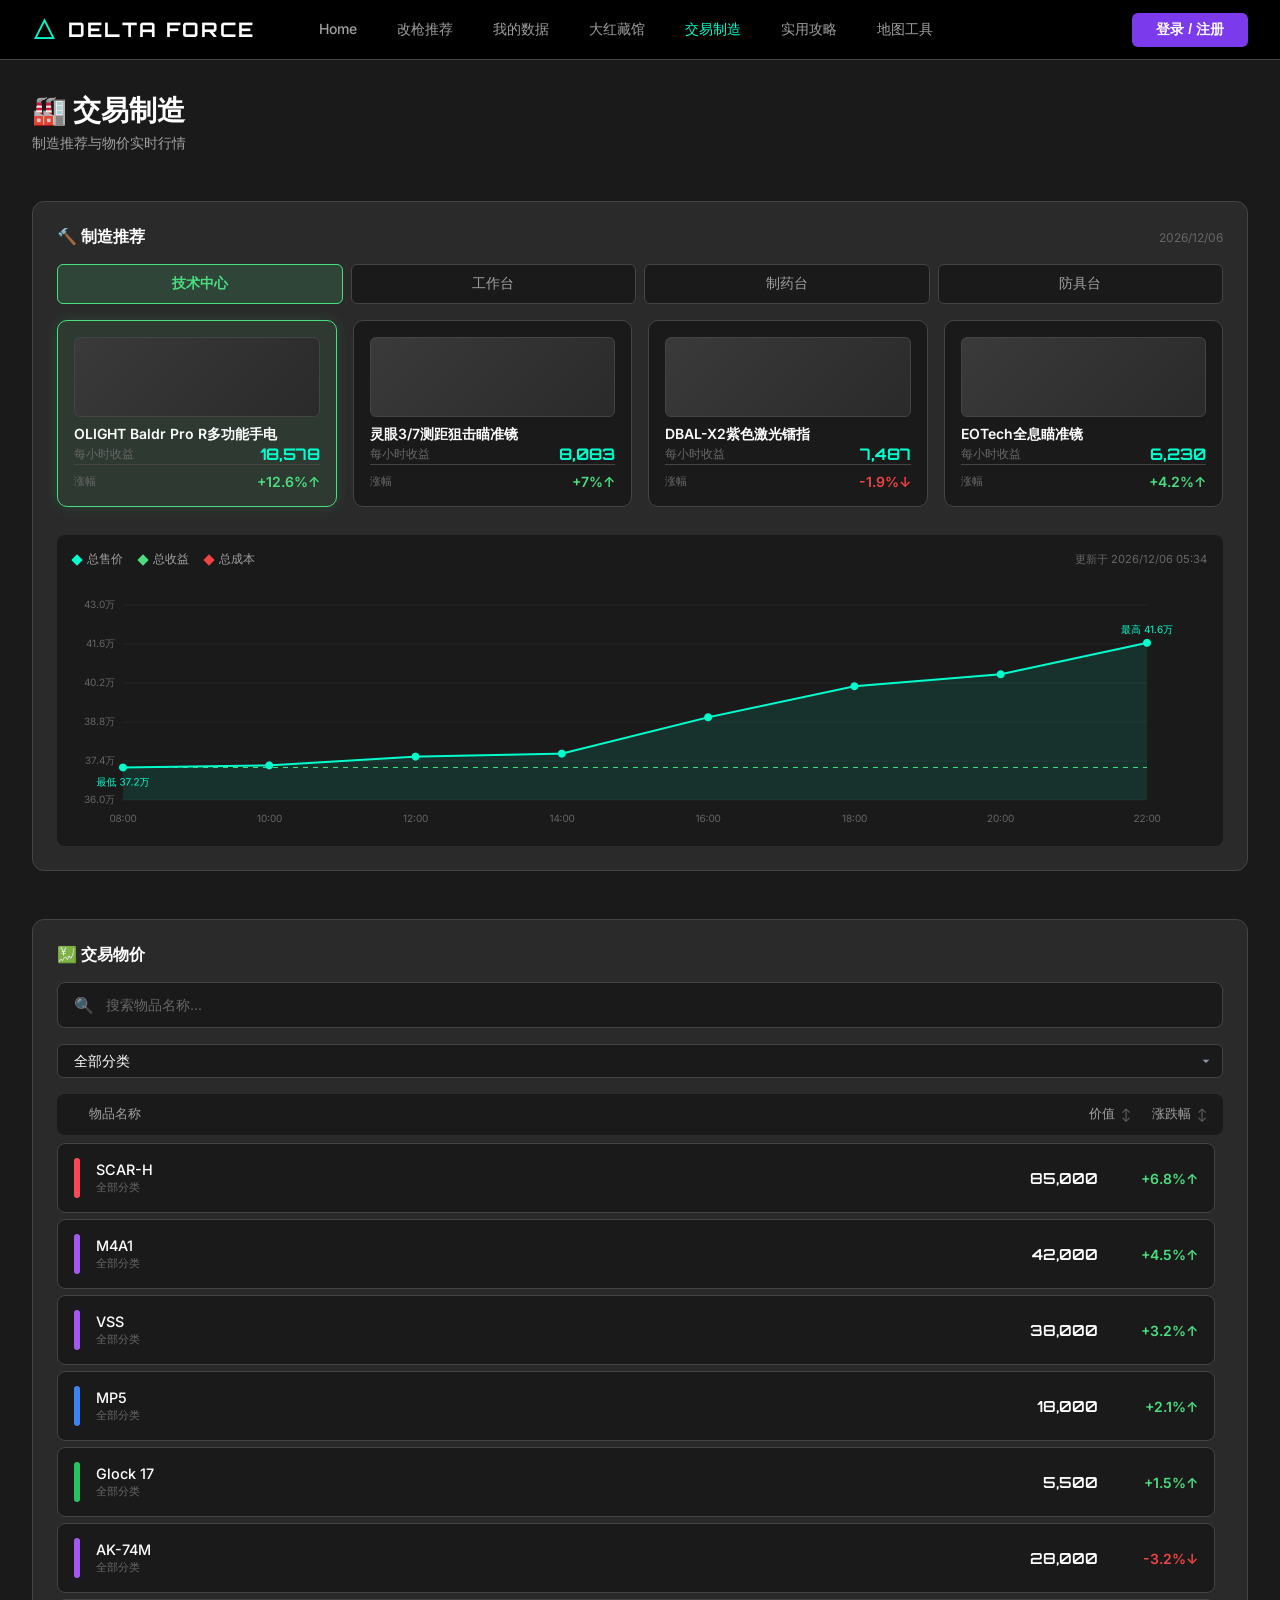
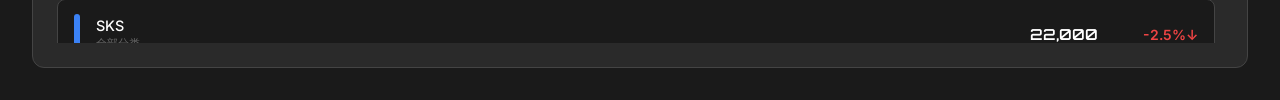
==== commit 6ece6ea1: "基于需求评审的调整内容" ====
--- a/desktop/craft.html
+++ b/desktop/craft.html
@@ -5,7 +5,7 @@
     <meta name="viewport" content="width=device-width, initial-scale=1.0">
     <title>Delta Force - 交易制造</title>
     <link rel="stylesheet" href="main.css?v=38">
-    <link rel="stylesheet" href="craft-page.css?v=1">
+    <link rel="stylesheet" href="craft-page.css?v=2">
     <link href="https://fonts.googleapis.com/css2?family=Inter:wght@400;500;600;700;800&family=Orbitron:wght@500;700&display=swap" rel="stylesheet">
 </head>
 <body>
@@ -27,9 +27,22 @@
             </div>
         </div>
         <div class="nav-right">
-            <div class="user-icon"></div>
-            <span class="user-nickname">Grimlock#8888</span>
-            <button class="logout-btn">log out</button>
+            <button class="desktop-login-btn" id="desktop-login-btn" data-i18n="login.loginRegister">登录 / 注册</button>
+            <div class="desktop-user-info" id="desktop-user-info" style="display: none;">
+                <img class="desktop-user-avatar" id="desktop-user-avatar" src="" alt="" style="display: none;">
+                <span class="desktop-user-email" id="desktop-user-email"></span>
+                <span class="desktop-user-dropdown-arrow">▾</span>
+                <div class="desktop-user-dropdown" id="desktop-user-dropdown">
+                    <div class="desktop-dropdown-item" id="desktop-dropdown-feedback">
+                        <span class="desktop-dropdown-icon">💬</span>
+                        <span data-i18n="feedback.title">意见反馈</span>
+                    </div>
+                    <div class="desktop-dropdown-item logout" id="desktop-dropdown-logout">
+                        <span class="desktop-dropdown-icon">🚪</span>
+                        <span data-i18n="common.logOut">退出登录</span>
+                    </div>
+                </div>
+            </div>
         </div>
     </nav>
 
@@ -125,7 +138,36 @@
         </section>
     </main>
 
+
+    <!-- 物品详情悬浮窗 -->
+    <div class="craft-tooltip" id="craft-tooltip">
+        <!-- JS动态填充 -->
+    </div>
+
+    <!-- 桌面端反馈弹窗 -->
+    <div class="desktop-feedback-overlay" id="desktop-feedback-overlay">
+        <div class="desktop-feedback-modal">
+            <div class="desktop-feedback-header">
+                <span class="desktop-feedback-title" data-i18n="feedback.title">User Feedback</span>
+                <span class="desktop-feedback-close" id="desktop-feedback-close">&times;</span>
+            </div>
+            <div class="desktop-feedback-body">
+                <textarea class="feedback-textarea" id="desktop-feedback-textarea" placeholder="Please describe your feedback in detail..." data-i18n-placeholder="feedback.placeholder" rows="5"></textarea>
+                <div class="feedback-images-section">
+                    <div class="feedback-images-grid" id="desktop-feedback-images-grid"></div>
+                    <label class="feedback-upload-btn" id="desktop-feedback-upload-label">
+                        <input type="file" accept="image/*" multiple id="desktop-feedback-image-input" style="display:none;">
+                        <span class="upload-icon">+</span>
+                        <span class="upload-text" data-i18n="feedback.addImage">Add Image</span>
+                    </label>
+                    <div class="feedback-image-hint" data-i18n="feedback.imageHint">Up to 3 images, max 5MB each</div>
+                </div>
+                <button class="feedback-submit-btn" id="desktop-feedback-submit" data-i18n="feedback.submit">Submit Feedback</button>
+            </div>
+        </div>
+    </div>
+
     <script src="../shared/mock-data.js?v=2"></script>
-    <script src="craft-page.js?v=1"></script>
+    <script src="craft-page.js?v=2"></script>
 </body>
 </html>
--- a/desktop/main.css
+++ b/desktop/main.css
@@ -106,37 +106,341 @@
     gap: 1rem;
 }
 
-.user-icon {
+/* 桌面端登录按钮 */
+.desktop-login-btn {
+    padding: 0.5rem 1.5rem;
+    background: #7c3aed;
+    border: none;
+    border-radius: 6px;
+    color: #fff;
+    font-size: 0.875rem;
+    font-weight: 600;
+    cursor: pointer;
+    transition: background 0.2s;
+    white-space: nowrap;
+}
+
+.desktop-login-btn:hover {
+    background: #6d28d9;
+}
+
+/* 已登录用户信息 */
+.desktop-user-info {
+    display: flex;
+    align-items: center;
+    gap: 0.75rem;
+    position: relative;
+    cursor: pointer;
+    padding: 4px 8px;
+    border-radius: 8px;
+    transition: background 0.2s;
+}
+
+.desktop-user-info:hover {
+    background: rgba(255, 255, 255, 0.05);
+}
+
+.desktop-user-avatar {
     width: 32px;
     height: 32px;
     border-radius: 50%;
-    background: var(--bg-input);
-    border: 2px solid var(--border-color);
-}
-
-.user-nickname {
+    border: 2px solid var(--accent-cyan);
+    object-fit: cover;
+}
+
+.desktop-user-email {
     font-size: 0.875rem;
     font-weight: 500;
     color: var(--text-primary);
-    max-width: 150px;
+    max-width: 200px;
     overflow: hidden;
     text-overflow: ellipsis;
     white-space: nowrap;
 }
 
-.logout-btn {
-    padding: 0.5rem 1rem;
-    background: transparent;
-    border: 1px solid var(--border-color);
-    color: var(--text-secondary);
-    font-size: 0.875rem;
-    cursor: pointer;
-    transition: all 0.2s ease;
-}
-
-.logout-btn:hover {
-    border-color: var(--text-primary);
-    color: var(--text-primary);
+.desktop-user-dropdown-arrow {
+    font-size: 10px;
+    color: var(--text-muted);
+    margin-left: 2px;
+    transition: transform 0.2s;
+}
+
+.desktop-user-info.dropdown-open .desktop-user-dropdown-arrow {
+    transform: rotate(180deg);
+}
+
+/* 桌面端用户下拉菜单 */
+.desktop-user-dropdown {
+    display: none;
+    position: absolute;
+    top: 100%;
+    right: 0;
+    margin-top: 8px;
+    min-width: 160px;
+    background: var(--bg-card);
+    border: 1px solid var(--border-color);
+    border-radius: 10px;
+    box-shadow: 0 8px 24px rgba(0, 0, 0, 0.4);
+    z-index: 200;
+    overflow: hidden;
+}
+
+.desktop-user-dropdown.active {
+    display: block;
+}
+
+.desktop-dropdown-item {
+    display: flex;
+    align-items: center;
+    gap: 10px;
+    padding: 12px 18px;
+    font-size: 14px;
+    color: var(--text-primary);
+    cursor: pointer;
+    transition: background 0.15s ease;
+    white-space: nowrap;
+}
+
+.desktop-dropdown-item:hover {
+    background: rgba(255, 255, 255, 0.06);
+}
+
+.desktop-dropdown-item.logout {
+    color: #f87171;
+}
+
+.desktop-dropdown-item.logout:hover {
+    background: rgba(248, 113, 113, 0.1);
+}
+
+.desktop-dropdown-icon {
+    font-size: 16px;
+    width: 20px;
+    text-align: center;
+}
+
+/* 桌面端登录弹窗 */
+.desktop-login-overlay {
+    display: none;
+    position: fixed;
+    top: 0;
+    left: 0;
+    right: 0;
+    bottom: 0;
+    background: rgba(0, 0, 0, 0.7);
+    z-index: 1000;
+    justify-content: center;
+    align-items: center;
+}
+
+.desktop-login-overlay.active {
+    display: flex;
+}
+
+.desktop-login-modal {
+    width: 420px;
+    max-width: 90%;
+    background: #0a0e13;
+    border-radius: 16px;
+    overflow: hidden;
+    animation: fadeIn 0.2s ease-out;
+    border: 1px solid rgba(255,255,255,0.1);
+}
+
+.desktop-login-header {
+    display: flex;
+    justify-content: space-between;
+    align-items: center;
+    padding: 24px 28px 20px;
+    background: #000;
+    border-bottom: 2px solid #7c3aed;
+}
+
+.desktop-login-close {
+    font-size: 28px;
+    color: var(--text-secondary);
+    cursor: pointer;
+    padding: 4px 8px;
+    transition: color 0.2s;
+}
+
+.desktop-login-close:hover {
+    color: var(--text-primary);
+}
+
+.desktop-login-body {
+    padding: 28px;
+}
+
+.desktop-login-body .login-hint {
+    font-size: 13px;
+    color: var(--text-secondary);
+    margin-bottom: 20px;
+    text-align: center;
+}
+
+.desktop-login-body .login-input-group {
+    margin-bottom: 16px;
+}
+
+.desktop-login-body .login-input {
+    width: 100%;
+    padding: 14px 16px;
+    background: #1a1f2a;
+    border: 1px solid #2a3a4a;
+    border-radius: 10px;
+    color: var(--text-primary);
+    font-size: 14px;
+    outline: none;
+    transition: border-color 0.2s;
+    box-sizing: border-box;
+}
+
+.desktop-login-body .login-input::placeholder {
+    color: #6b7280;
+}
+
+.desktop-login-body .login-input:focus {
+    border-color: var(--accent-cyan);
+}
+
+.desktop-login-body .verification-group {
+    display: flex;
+    gap: 10px;
+}
+
+.desktop-login-body .verification-input {
+    flex: 1;
+}
+
+.desktop-login-body .get-code-btn {
+    padding: 14px 20px;
+    background: #7c3aed;
+    border: none;
+    border-radius: 10px;
+    color: #fff;
+    font-size: 14px;
+    font-weight: 600;
+    cursor: pointer;
+    white-space: nowrap;
+    transition: background 0.2s;
+}
+
+.desktop-login-body .get-code-btn:hover {
+    background: #6d28d9;
+}
+
+.desktop-login-body .login-submit-btn {
+    width: 100%;
+    padding: 16px;
+    background: #7c3aed;
+    border: none;
+    border-radius: 10px;
+    color: #fff;
+    font-size: 16px;
+    font-weight: 600;
+    cursor: pointer;
+    margin-bottom: 16px;
+    transition: background 0.2s;
+}
+
+.desktop-login-body .login-submit-btn:hover {
+    background: #6d28d9;
+}
+
+.desktop-login-body .password-login-link {
+    display: block;
+    text-align: center;
+    color: #7c3aed;
+    font-size: 14px;
+    text-decoration: none;
+    margin-bottom: 24px;
+}
+
+.desktop-login-body .password-login-link:hover {
+    text-decoration: underline;
+}
+
+.desktop-login-body .login-divider {
+    display: flex;
+    align-items: center;
+    gap: 12px;
+    margin-bottom: 20px;
+}
+
+.desktop-login-body .divider-line {
+    flex: 1;
+    height: 1px;
+    background: linear-gradient(90deg, transparent, #2a3a4a, transparent);
+}
+
+.desktop-login-body .divider-text {
+    font-size: 12px;
+    color: var(--text-secondary);
+    white-space: nowrap;
+}
+
+.desktop-login-body .social-login-btns {
+    display: flex;
+    justify-content: center;
+    gap: 16px;
+}
+
+.desktop-login-body .social-btn {
+    width: 48px;
+    height: 48px;
+    border-radius: 50%;
+    border: none;
+    cursor: pointer;
+    display: flex;
+    align-items: center;
+    justify-content: center;
+    transition: transform 0.2s, opacity 0.2s;
+}
+
+.desktop-login-body .social-btn:hover {
+    transform: scale(1.1);
+}
+
+.desktop-login-body .social-btn.facebook { background: #1877F2; }
+.desktop-login-body .social-btn.twitter { background: #000; }
+.desktop-login-body .social-btn.google { background: #fff; }
+.desktop-login-body .social-btn.line { background: #fff; }
+.desktop-login-body .social-btn.discord { background: #5865F2; }
+
+.desktop-login-body .social-btn svg {
+    width: 24px;
+    height: 24px;
+}
+
+.desktop-login-body .social-btn.facebook svg,
+.desktop-login-body .social-btn.twitter svg {
+    fill: #fff;
+}
+
+.login-logo {
+    display: flex;
+    align-items: center;
+    gap: 10px;
+}
+
+.login-logo-icon {
+    font-size: 24px;
+    color: #7c3aed;
+    font-weight: bold;
+}
+
+.login-logo-text {
+    font-size: 14px;
+    font-weight: 700;
+    color: #fff;
+    line-height: 1.2;
+    letter-spacing: 1px;
+}
+
+.login-logo-sub {
+    color: #7c3aed;
+    font-size: 12px;
 }
 
 /* ============================================
@@ -165,11 +469,10 @@
 
 .report-header {
     margin-bottom: 1.5rem;
-}
-
-.report-tabs {
     display: flex;
     justify-content: center;
+    align-items: center;
+    position: relative;
 }
 
 .report-tabs-inner {
@@ -3749,6 +4052,577 @@
 }
 
 /* ============================================
+   日报分享按钮
+   ============================================ */
+.report-share-btn {
+    position: absolute;
+    right: 0;
+    top: 50%;
+    transform: translateY(-50%);
+    display: flex;
+    align-items: center;
+    gap: 0.4rem;
+    padding: 0.5rem 1rem;
+    background: transparent;
+    border: 1px solid var(--accent-cyan);
+    border-radius: 20px;
+    color: var(--accent-cyan);
+    font-size: 0.85rem;
+    font-weight: 500;
+    cursor: pointer;
+    transition: all 0.2s ease;
+}
+
+.report-share-btn:hover {
+    background: rgba(0, 255, 204, 0.1);
+    border-color: var(--accent-green);
+    color: var(--accent-green);
+}
+
+.report-share-btn .share-icon {
+    width: 16px;
+    height: 16px;
+}
+
+/* ============================================
+   日报分享海报弹窗
+   ============================================ */
+.daily-poster-modal-overlay {
+    display: none;
+    position: fixed;
+    top: 0;
+    left: 0;
+    right: 0;
+    bottom: 0;
+    background: rgba(0, 0, 0, 0.85);
+    z-index: 1000;
+    justify-content: center;
+    align-items: center;
+}
+
+.daily-poster-modal-overlay.active {
+    display: flex;
+}
+
+.daily-poster-modal {
+    width: 95%;
+    max-width: 900px;
+    max-height: 90vh;
+    background: var(--bg-card);
+    border-radius: 16px;
+    display: flex;
+    flex-direction: column;
+    animation: fadeInModal 0.25s ease-out;
+    border: 1px solid var(--border-color);
+    overflow: hidden;
+}
+
+.daily-poster-modal-header {
+    display: flex;
+    justify-content: space-between;
+    align-items: center;
+    padding: 1rem 1.5rem;
+    border-bottom: 1px solid var(--border-color);
+    flex-shrink: 0;
+}
+
+.daily-poster-modal-title {
+    font-size: 1.1rem;
+    font-weight: 600;
+    color: var(--text-primary);
+}
+
+.daily-poster-modal-close {
+    font-size: 1.25rem;
+    color: var(--text-secondary);
+    cursor: pointer;
+    padding: 4px 8px;
+    border-radius: 4px;
+    transition: all 0.2s;
+}
+
+.daily-poster-modal-close:hover {
+    background: rgba(255, 255, 255, 0.1);
+    color: var(--text-primary);
+}
+
+/* 海报预览区域 */
+.daily-poster-preview-area {
+    flex: 1;
+    padding: 1.5rem;
+    display: flex;
+    justify-content: center;
+    align-items: center;
+    background: var(--bg-dark);
+    overflow: auto;
+}
+
+/* 横版海报容器 */
+.daily-poster-placeholder {
+    width: 100%;
+    max-width: 800px;
+    aspect-ratio: 16 / 9;
+    background: linear-gradient(135deg, #1a2a3a 0%, #0d1520 100%);
+    border-radius: 12px;
+    border: 2px solid var(--border-color);
+    box-shadow: 0 8px 32px rgba(0, 0, 0, 0.4);
+    overflow: hidden;
+}
+
+.daily-poster-inner {
+    width: 100%;
+    height: 100%;
+    display: flex;
+    flex-direction: column;
+    padding: 1.25rem 1.5rem;
+}
+
+/* 顶部区域：左侧用户信息 + 右侧关键词 */
+.daily-poster-header-row {
+    display: flex;
+    justify-content: space-between;
+    align-items: flex-start;
+    margin-bottom: 0.75rem;
+}
+
+/* 左上：头像 + 用户信息 */
+.daily-poster-user-info {
+    display: flex;
+    align-items: center;
+    gap: 0.6rem;
+}
+
+.daily-poster-avatar {
+    width: 42px;
+    height: 42px;
+    border-radius: 50%;
+    background: rgba(255, 255, 255, 0.15);
+    border: 2px solid var(--accent-cyan);
+    flex-shrink: 0;
+}
+
+.daily-poster-user-detail {
+    display: flex;
+    flex-direction: column;
+    gap: 0.15rem;
+}
+
+.daily-poster-username {
+    font-size: 0.9rem;
+    font-weight: 600;
+    color: var(--text-primary);
+}
+
+.daily-poster-mode-label {
+    font-size: 0.7rem;
+    color: var(--accent-cyan);
+    letter-spacing: 1px;
+}
+
+/* 右上：每日关键词 */
+.daily-poster-keyword-area {
+    text-align: right;
+}
+
+.daily-poster-keyword {
+    font-size: 1.5rem;
+    font-weight: 700;
+    color: var(--text-primary);
+    margin: 0 0 0.15rem 0;
+}
+
+.daily-poster-keyword-desc {
+    font-size: 0.75rem;
+    color: var(--text-muted);
+    margin: 0;
+}
+
+/* 主内容区：左右布局 */
+.daily-poster-content-row {
+    display: flex;
+    gap: 1rem;
+    flex: 1;
+    min-height: 0;
+    overflow: hidden;
+}
+
+/* 左侧：干员KV图（竖版） */
+.daily-poster-kv-area {
+    flex: 0 0 38%;
+}
+
+.daily-poster-kv-placeholder {
+    width: 100%;
+    height: 100%;
+    background: rgba(200, 200, 200, 0.15);
+    border-radius: 8px;
+    display: flex;
+    justify-content: center;
+    align-items: center;
+}
+
+.kv-text {
+    font-size: 1.25rem;
+    color: var(--text-muted);
+    font-weight: 500;
+}
+
+/* 右侧：数据区 */
+.daily-poster-data-area {
+    flex: 1;
+    display: flex;
+    flex-direction: column;
+    gap: 0.6rem;
+    min-width: 0;
+    overflow: hidden;
+}
+
+/* 近日战况区块 */
+.daily-poster-stats-section {
+    background: rgba(255, 255, 255, 0.03);
+    border-radius: 8px;
+    padding: 0.75rem;
+    border: 1px solid var(--border-color);
+}
+
+.daily-poster-section-header {
+    display: flex;
+    justify-content: space-between;
+    align-items: center;
+    margin-bottom: 0.5rem;
+}
+
+.daily-poster-section-header .section-title {
+    font-size: 0.8rem;
+    font-weight: 600;
+    color: var(--text-primary);
+}
+
+.daily-poster-section-header .section-date {
+    font-size: 0.7rem;
+    color: var(--text-muted);
+}
+
+.daily-poster-primary-stat {
+    display: flex;
+    align-items: baseline;
+    justify-content: center;
+    gap: 0.4rem;
+    margin-bottom: 0.5rem;
+}
+
+.daily-poster-primary-stat .stat-label {
+    font-size: 0.75rem;
+    color: var(--text-muted);
+}
+
+.daily-poster-primary-stat .stat-value {
+    font-family: 'Orbitron', monospace;
+    font-size: 1.5rem;
+    font-weight: 700;
+    color: #c8ff00;
+    text-shadow: 0 0 10px rgba(200, 255, 0, 0.3);
+}
+
+.daily-poster-primary-stat .stat-unit {
+    font-size: 0.8rem;
+    color: var(--text-muted);
+}
+
+.daily-poster-secondary-stats {
+    display: flex;
+    justify-content: space-around;
+}
+
+.poster-stat-item {
+    text-align: center;
+}
+
+.poster-stat-number {
+    display: block;
+    font-family: 'Orbitron', monospace;
+    font-size: 0.95rem;
+    font-weight: 600;
+    color: var(--accent-cyan);
+}
+
+.poster-stat-name {
+    font-size: 0.6rem;
+    color: var(--text-muted);
+}
+
+/* 近日高价值物品区块 */
+.daily-poster-items-section {
+    background: rgba(255, 255, 255, 0.03);
+    border-radius: 8px;
+    padding: 0.75rem;
+    border: 1px solid var(--border-color);
+    flex: 1;
+    overflow: hidden;
+}
+
+.daily-poster-items-grid {
+    display: flex;
+    gap: 1.2rem;
+    justify-content: center;
+}
+
+.daily-poster-item {
+    text-align: center;
+    flex-shrink: 0;
+}
+
+.daily-poster-item-img {
+    width: 56px;
+    height: 56px;
+    background: linear-gradient(135deg, #c0392b, #e74c3c);
+    border: 2px solid #e74c3c;
+    border-radius: 6px;
+    margin: 0 auto 0.3rem;
+}
+
+.daily-poster-item-name {
+    font-size: 0.65rem;
+    color: var(--text-secondary);
+    display: block;
+    max-width: 70px;
+    overflow: hidden;
+    text-overflow: ellipsis;
+    white-space: nowrap;
+}
+
+/* 模式内容容器 */
+.poster-mode-content {
+    display: flex;
+    flex-direction: column;
+    gap: 0.6rem;
+    flex: 1;
+    min-height: 0;
+}
+
+/* 全面战场：阵地支援 + 载具数据 上下排布 */
+.daily-poster-bottom-row {
+    display: flex;
+    flex-direction: column;
+    gap: 0.4rem;
+    flex: 1;
+    min-height: 0;
+}
+
+.daily-poster-support-section,
+.daily-poster-vehicle-section {
+    background: rgba(255, 255, 255, 0.03);
+    border-radius: 8px;
+    padding: 0.6rem;
+    border: 1px solid var(--border-color);
+    overflow: hidden;
+}
+
+.daily-poster-support-section {
+    flex: 5;
+}
+
+.daily-poster-vehicle-section {
+    flex: 2;
+}
+
+.poster-support-grid {
+    display: flex;
+    flex-direction: column;
+    gap: 0.35rem;
+}
+
+.poster-support-item {
+    display: flex;
+    align-items: center;
+    gap: 0.4rem;
+    font-size: 0.7rem;
+}
+
+.poster-support-icon {
+    width: 20px;
+    height: 20px;
+    border-radius: 4px;
+    background: rgba(255, 255, 255, 0.1);
+    flex-shrink: 0;
+}
+
+.poster-support-name {
+    color: var(--text-secondary);
+    flex: 1;
+}
+
+.poster-support-count {
+    color: var(--accent-cyan);
+    font-weight: 600;
+}
+
+.poster-vehicle-list {
+    display: flex;
+    flex-direction: row;
+    gap: 0.6rem;
+}
+
+.poster-vehicle-item {
+    flex: 1;
+    display: flex;
+    align-items: center;
+    gap: 0.4rem;
+    font-size: 0.7rem;
+}
+
+.poster-vehicle-name {
+    color: var(--text-secondary);
+    min-width: 56px;
+}
+
+.poster-vehicle-stat {
+    color: var(--text-muted);
+    font-size: 0.65rem;
+}
+
+.poster-vehicle-stat em {
+    color: var(--accent-cyan);
+    font-style: normal;
+    font-weight: 600;
+}
+
+/* 海报底部 */
+.daily-poster-footer {
+    display: flex;
+    justify-content: flex-end;
+    align-items: center;
+    padding-top: 0.5rem;
+    margin-top: auto;
+}
+
+.daily-poster-watermark {
+    font-size: 0.65rem;
+    color: var(--text-muted);
+    opacity: 0.6;
+}
+
+/* 分享按钮区域 */
+.daily-poster-share-actions {
+    display: flex;
+    justify-content: center;
+    gap: 0.75rem;
+    padding: 1.25rem 1.5rem;
+    border-top: 1px solid var(--border-color);
+    background: var(--bg-card);
+    flex-wrap: wrap;
+}
+
+.daily-poster-share-btn {
+    display: flex;
+    flex-direction: column;
+    align-items: center;
+    gap: 0.35rem;
+    padding: 0.75rem 1rem;
+    min-width: 70px;
+    background: var(--bg-dark);
+    border: 1px solid var(--border-color);
+    border-radius: 10px;
+    cursor: pointer;
+    transition: all 0.2s ease;
+}
+
+.daily-poster-share-btn:hover {
+    border-color: var(--text-secondary);
+    background: rgba(255, 255, 255, 0.05);
+}
+
+.daily-poster-share-btn .share-icon {
+    font-size: 1.25rem;
+}
+
+.daily-poster-share-btn .share-icon-svg {
+    width: 20px;
+    height: 20px;
+}
+
+.daily-poster-share-btn .share-text {
+    font-size: 0.7rem;
+    color: var(--text-secondary);
+}
+
+.daily-poster-share-btn.save-btn:hover {
+    border-color: var(--accent-cyan);
+    background: rgba(0, 255, 204, 0.1);
+}
+
+.daily-poster-share-btn.save-btn .share-icon {
+    color: var(--accent-cyan);
+}
+
+.daily-poster-share-btn.x-btn:hover {
+    border-color: #fff;
+    background: rgba(255, 255, 255, 0.1);
+}
+
+.daily-poster-share-btn.x-btn .share-icon {
+    color: #fff;
+    font-family: serif;
+    font-weight: bold;
+}
+
+.daily-poster-share-btn.discord-btn:hover {
+    border-color: #5865F2;
+    background: rgba(88, 101, 242, 0.1);
+}
+
+.daily-poster-share-btn.discord-btn .share-icon-svg {
+    color: #5865F2;
+}
+
+.daily-poster-share-btn.facebook-btn:hover {
+    border-color: #1877F2;
+    background: rgba(24, 119, 242, 0.1);
+}
+
+.daily-poster-share-btn.facebook-btn .share-icon {
+    color: #1877F2;
+    font-family: serif;
+    font-weight: bold;
+    font-size: 1.1rem;
+}
+
+.daily-poster-share-btn.reddit-btn:hover {
+    border-color: #ff4500;
+    background: rgba(255, 69, 0, 0.1);
+}
+
+.daily-poster-share-btn.reddit-btn .share-icon {
+    color: #ff4500;
+}
+
+/* ============================================
+   Toast 提示样式
+   ============================================ */
+.toast-message {
+    position: fixed;
+    bottom: 100px;
+    left: 50%;
+    transform: translateX(-50%) translateY(20px);
+    background: rgba(0, 0, 0, 0.85);
+    color: var(--text-primary);
+    padding: 0.75rem 1.5rem;
+    border-radius: 8px;
+    font-size: 0.9rem;
+    z-index: 2000;
+    opacity: 0;
+    visibility: hidden;
+    transition: all 0.3s ease;
+    border: 1px solid var(--border-color);
+}
+
+.toast-message.show {
+    opacity: 1;
+    visibility: visible;
+    transform: translateX(-50%) translateY(0);
+}
+
+/* ============================================
    LANGUAGE SELECTOR
    ============================================ */
 .lang-selector {
@@ -3774,15 +4648,16 @@
     color: var(--text-primary);
 }
 
-.lang-flag {
-    font-size: 1rem;
-    line-height: 1;
-}
-
-.lang-code {
-    font-size: 0.75rem;
-    font-weight: 600;
-    letter-spacing: 0.5px;
+.lang-globe-icon {
+    width: 18px;
+    height: 18px;
+    flex-shrink: 0;
+}
+
+.lang-name {
+    font-size: 0.8rem;
+    font-weight: 500;
+    white-space: nowrap;
 }
 
 .lang-arrow {
@@ -3797,7 +4672,7 @@
     position: absolute;
     top: calc(100% + 0.5rem);
     right: 0;
-    width: 180px;
+    width: 160px;
     max-height: 320px;
     overflow-y: auto;
     background: var(--bg-card);
@@ -3832,8 +4707,7 @@
 .lang-option {
     display: flex;
     align-items: center;
-    gap: 0.75rem;
-    padding: 0.75rem 1rem;
+    padding: 0.65rem 1rem;
     cursor: pointer;
     transition: background 0.15s ease;
 }
@@ -3851,14 +4725,299 @@
     font-weight: 500;
 }
 
-.lang-option-flag {
-    font-size: 1.125rem;
-    line-height: 1;
-}
-
 .lang-option-name {
     font-size: 0.875rem;
     color: var(--text-primary);
+}
+
+/* ============================================
+   桌面端用户反馈
+   ============================================ */
+
+/* 反馈弹窗 */
+.desktop-feedback-overlay {
+    display: none;
+    position: fixed;
+    top: 0;
+    left: 0;
+    right: 0;
+    bottom: 0;
+    background: rgba(0, 0, 0, 0.7);
+    z-index: 1000;
+    justify-content: center;
+    align-items: center;
+}
+
+.desktop-feedback-overlay.active {
+    display: flex;
+}
+
+.desktop-feedback-modal {
+    width: 480px;
+    max-width: 90%;
+    max-height: 85vh;
+    background: #0a0e13;
+    border-radius: 16px;
+    overflow: hidden;
+    animation: fadeIn 0.2s ease-out;
+    border: 1px solid rgba(255,255,255,0.1);
+    display: flex;
+    flex-direction: column;
+}
+
+.desktop-feedback-header {
+    display: flex;
+    justify-content: space-between;
+    align-items: center;
+    padding: 20px 24px;
+    border-bottom: 1px solid var(--border-color);
+}
+
+.desktop-feedback-title {
+    font-size: 1rem;
+    font-weight: 600;
+    color: var(--text-primary);
+}
+
+.desktop-feedback-close {
+    font-size: 28px;
+    color: var(--text-secondary);
+    cursor: pointer;
+    padding: 4px 8px;
+    transition: color 0.2s;
+}
+
+.desktop-feedback-close:hover {
+    color: var(--text-primary);
+}
+
+.desktop-feedback-body {
+    padding: 24px;
+    overflow-y: auto;
+}
+
+.desktop-feedback-body .feedback-textarea {
+    width: 100%;
+    padding: 14px 16px;
+    background: #1a1f2a;
+    border: 1px solid #2a3a4a;
+    border-radius: 10px;
+    color: var(--text-primary);
+    font-size: 14px;
+    line-height: 1.5;
+    resize: vertical;
+    outline: none;
+    margin-bottom: 18px;
+    box-sizing: border-box;
+    min-height: 120px;
+}
+
+.desktop-feedback-body .feedback-textarea::placeholder {
+    color: #6b7280;
+}
+
+.desktop-feedback-body .feedback-textarea:focus {
+    border-color: var(--accent-cyan);
+}
+
+.desktop-feedback-body .feedback-images-section {
+    margin-bottom: 18px;
+}
+
+.desktop-feedback-body .feedback-images-grid {
+    display: flex;
+    gap: 10px;
+    flex-wrap: wrap;
+    margin-bottom: 10px;
+}
+
+.desktop-feedback-body .feedback-image-preview {
+    position: relative;
+    width: 80px;
+    height: 80px;
+    border-radius: 8px;
+    overflow: hidden;
+    border: 1px solid var(--border-color);
+}
+
+.desktop-feedback-body .feedback-image-preview img {
+    width: 100%;
+    height: 100%;
+    object-fit: cover;
+}
+
+.desktop-feedback-body .feedback-image-remove {
+    position: absolute;
+    top: 4px;
+    right: 4px;
+    width: 22px;
+    height: 22px;
+    background: rgba(0,0,0,0.7);
+    border: none;
+    border-radius: 50%;
+    color: #fff;
+    font-size: 14px;
+    cursor: pointer;
+    display: flex;
+    align-items: center;
+    justify-content: center;
+}
+
+.desktop-feedback-body .feedback-image-remove:hover {
+    background: rgba(239, 68, 68, 0.8);
+}
+
+.desktop-feedback-body .feedback-upload-btn {
+    display: inline-flex;
+    flex-direction: column;
+    align-items: center;
+    justify-content: center;
+    width: 80px;
+    height: 80px;
+    border: 1px dashed var(--border-color);
+    border-radius: 8px;
+    cursor: pointer;
+    transition: border-color 0.2s;
+}
+
+.desktop-feedback-body .feedback-upload-btn:hover {
+    border-color: var(--accent-cyan);
+}
+
+.desktop-feedback-body .feedback-upload-btn .upload-icon {
+    font-size: 28px;
+    color: var(--text-secondary);
+    line-height: 1;
+}
+
+.desktop-feedback-body .feedback-upload-btn .upload-text {
+    font-size: 11px;
+    color: var(--text-secondary);
+    margin-top: 4px;
+}
+
+.desktop-feedback-body .feedback-image-hint {
+    font-size: 12px;
+    color: var(--text-secondary);
+    opacity: 0.6;
+    margin-top: 8px;
+}
+
+.desktop-feedback-body .feedback-submit-btn {
+    width: 100%;
+    padding: 14px;
+    background: #7c3aed;
+    border: none;
+    border-radius: 10px;
+    color: #fff;
+    font-size: 15px;
+    font-weight: 600;
+    cursor: pointer;
+    transition: background 0.2s;
+}
+
+.desktop-feedback-body .feedback-submit-btn:hover {
+    background: #6d28d9;
+}
+
+/* ============================================
+   登录方式选择弹窗（桌面端）
+   ============================================ */
+.desktop-login-method-overlay {
+    display: none;
+    position: fixed;
+    top: 0;
+    left: 0;
+    right: 0;
+    bottom: 0;
+    background: rgba(0, 0, 0, 0.75);
+    z-index: 1000;
+    justify-content: center;
+    align-items: center;
+}
+
+.desktop-login-method-overlay.active {
+    display: flex;
+}
+
+.desktop-login-method-modal {
+    width: 520px;
+    max-width: 90%;
+    background: #0a0e13;
+    border-radius: 16px;
+    overflow: hidden;
+    animation: fadeIn 0.2s ease-out;
+    border: 1px solid rgba(255,255,255,0.1);
+}
+
+.desktop-login-method-header {
+    display: flex;
+    justify-content: space-between;
+    align-items: center;
+    padding: 28px 32px 16px;
+}
+
+.desktop-login-method-title {
+    font-size: 22px;
+    font-weight: 700;
+    color: #fff;
+}
+
+.desktop-login-method-close {
+    font-size: 28px;
+    color: var(--text-secondary);
+    cursor: pointer;
+    padding: 4px 8px;
+    line-height: 1;
+    transition: color 0.2s;
+}
+
+.desktop-login-method-close:hover {
+    color: #fff;
+}
+
+.desktop-login-method-cards {
+    display: flex;
+    gap: 16px;
+    padding: 8px 32px 32px;
+}
+
+.desktop-login-method-card {
+    flex: 1;
+    display: flex;
+    flex-direction: column;
+    align-items: center;
+    gap: 16px;
+    padding: 32px 16px;
+    background: #111820;
+    border: 2px solid #1e2a36;
+    border-radius: 14px;
+    cursor: pointer;
+    transition: border-color 0.2s, background 0.2s, transform 0.15s;
+}
+
+.desktop-login-method-card:hover {
+    border-color: var(--accent-cyan);
+    background: #0d1a24;
+    transform: translateY(-2px);
+}
+
+.desktop-method-card-icon {
+    width: 80px;
+    height: 80px;
+    border-radius: 16px;
+    overflow: hidden;
+}
+
+.desktop-method-card-icon svg {
+    width: 100%;
+    height: 100%;
+}
+
+.desktop-method-card-name {
+    font-size: 16px;
+    font-weight: 600;
+    color: #fff;
 }
 
 /* RTL Support */
@@ -3878,3 +5037,195 @@
     right: auto;
     left: 0;
 }
+
+/* ============================================
+   特勤处制造 - 物品详情悬浮窗
+   ============================================ */
+.craft-station-tooltip {
+    display: none;
+    position: fixed;
+    z-index: 500;
+    width: 360px;
+    background: #0d1117;
+    border: 1px solid rgba(0, 212, 170, 0.3);
+    border-radius: 12px;
+    box-shadow: 0 8px 32px rgba(0, 0, 0, 0.6), 0 0 20px rgba(0, 212, 170, 0.08);
+    overflow-y: auto;
+    pointer-events: none;
+    animation: stationTooltipFadeIn 0.15s ease-out;
+}
+
+.craft-station-tooltip.active {
+    display: block;
+}
+
+@keyframes stationTooltipFadeIn {
+    from { opacity: 0; transform: translateY(4px); }
+    to { opacity: 1; transform: translateY(0); }
+}
+
+.station-tooltip-header {
+    padding: 10px 14px;
+    border-bottom: 1px solid var(--border-color);
+    display: flex;
+    align-items: center;
+    gap: 8px;
+}
+
+.station-tooltip-icon {
+    font-size: 16px;
+}
+
+.station-tooltip-title {
+    font-size: 14px;
+    font-weight: 700;
+    color: var(--accent-cyan);
+}
+
+.station-tooltip-body {
+    padding: 12px 14px;
+}
+
+.station-tooltip-item-section {
+    display: flex;
+    align-items: flex-start;
+    gap: 14px;
+    margin-bottom: 10px;
+}
+
+.station-tooltip-item-image {
+    width: 80px;
+    height: 60px;
+    background: linear-gradient(135deg, #3a4a5a 0%, #2a3540 100%);
+    border: 1px solid var(--border-color);
+    border-radius: 8px;
+    flex-shrink: 0;
+    display: flex;
+    align-items: center;
+    justify-content: center;
+    font-size: 28px;
+}
+
+.station-tooltip-item-info {
+    flex: 1;
+    min-width: 0;
+}
+
+.station-tooltip-profit-formula {
+    display: flex;
+    flex-direction: column;
+    gap: 4px;
+}
+
+.station-tooltip-profit-row {
+    display: flex;
+    justify-content: space-between;
+    align-items: center;
+    font-size: 12px;
+}
+
+.station-tooltip-row-label {
+    color: var(--text-secondary);
+}
+
+.station-tooltip-row-value {
+    color: var(--text-primary);
+    display: flex;
+    align-items: center;
+    gap: 4px;
+    font-weight: 500;
+}
+
+.station-tooltip-coin {
+    font-size: 11px;
+}
+
+.station-tooltip-profit-row.total {
+    margin-top: 4px;
+    padding-top: 5px;
+    border-top: 1px dashed var(--border-color);
+}
+
+.station-tooltip-profit-row.total .station-tooltip-row-label {
+    color: var(--accent-cyan);
+    font-weight: 600;
+}
+
+.station-tooltip-profit-row.total .station-tooltip-row-value {
+    color: #4ade80;
+    font-weight: 700;
+    font-size: 13px;
+}
+
+.station-tooltip-profit-row.hourly .station-tooltip-row-value {
+    color: #fbbf24;
+    font-weight: 700;
+    font-size: 13px;
+}
+
+.station-tooltip-item-name {
+    font-size: 13px;
+    color: var(--text-primary);
+    font-weight: 500;
+    margin-bottom: 12px;
+    padding-bottom: 8px;
+    border-bottom: 1px solid var(--border-color);
+}
+
+/* Tooltip 材料区域 */
+.station-tooltip-materials-section {
+    margin-top: 10px;
+}
+
+.station-tooltip-materials-title {
+    font-size: 13px;
+    font-weight: 700;
+    color: var(--text-primary);
+    margin-bottom: 8px;
+}
+
+.station-tooltip-material-list {
+    display: flex;
+    flex-direction: column;
+    gap: 6px;
+}
+
+.station-tooltip-material-item {
+    display: flex;
+    align-items: center;
+    background: rgba(20, 28, 40, 0.8);
+    border: 1px solid var(--border-color);
+    border-radius: 8px;
+    padding: 8px 10px;
+    gap: 10px;
+}
+
+.station-tooltip-material-icon {
+    width: 36px;
+    height: 30px;
+    background: linear-gradient(135deg, #2a3a4a 0%, #1a2530 100%);
+    border-radius: 6px;
+    display: flex;
+    align-items: center;
+    justify-content: center;
+    font-size: 16px;
+    flex-shrink: 0;
+}
+
+.station-tooltip-material-info {
+    flex: 1;
+}
+
+.station-tooltip-material-name {
+    font-size: 12px;
+    font-weight: 500;
+    color: var(--text-primary);
+    margin-bottom: 2px;
+}
+
+.station-tooltip-material-prices {
+    display: flex;
+    gap: 14px;
+    font-size: 11px;
+    color: var(--text-secondary);
+}
--- a/desktop/craft-page.css
+++ b/desktop/craft-page.css
@@ -564,6 +564,237 @@
 }
 
 /* ============================================
+   物品详情悬浮窗（Tooltip）
+   ============================================ */
+.craft-tooltip {
+    display: none;
+    position: fixed;
+    z-index: 500;
+    width: 380px;
+    background: #0d1117;
+    border: 1px solid rgba(0, 212, 170, 0.3);
+    border-radius: 12px;
+    box-shadow: 0 8px 32px rgba(0, 0, 0, 0.6), 0 0 20px rgba(0, 212, 170, 0.08);
+    overflow-y: auto;
+    pointer-events: none;
+    animation: tooltipFadeIn 0.15s ease-out;
+}
+
+.craft-tooltip.active {
+    display: block;
+}
+
+@keyframes tooltipFadeIn {
+    from { opacity: 0; transform: translateY(4px); }
+    to { opacity: 1; transform: translateY(0); }
+}
+
+.tooltip-header {
+    padding: 12px 16px;
+    border-bottom: 1px solid var(--border-color);
+}
+
+.tooltip-title {
+    font-size: 15px;
+    font-weight: 700;
+    color: var(--accent-cyan);
+    text-decoration: underline;
+    text-underline-offset: 3px;
+}
+
+.tooltip-body {
+    padding: 14px 16px;
+}
+
+.tooltip-org-label {
+    font-size: 10px;
+    color: var(--text-muted);
+    letter-spacing: 1px;
+    margin-bottom: 12px;
+    text-transform: uppercase;
+}
+
+.tooltip-item-section {
+    display: flex;
+    align-items: flex-start;
+    gap: 16px;
+    margin-bottom: 10px;
+}
+
+.tooltip-item-image {
+    width: 120px;
+    height: 90px;
+    background: linear-gradient(135deg, #3a4a5a 0%, #2a3540 100%);
+    border: 1px solid var(--border-color);
+    border-radius: 8px;
+    flex-shrink: 0;
+}
+
+.tooltip-item-info {
+    flex: 1;
+    min-width: 0;
+}
+
+.tooltip-profit-formula {
+    display: flex;
+    flex-direction: column;
+    gap: 5px;
+}
+
+.tooltip-profit-row {
+    display: flex;
+    justify-content: space-between;
+    align-items: center;
+    font-size: 12px;
+}
+
+.tooltip-row-label {
+    color: var(--text-secondary);
+}
+
+.tooltip-row-value {
+    color: var(--text-primary);
+    display: flex;
+    align-items: center;
+    gap: 4px;
+    font-weight: 500;
+}
+
+.tooltip-coin {
+    font-size: 11px;
+}
+
+.tooltip-profit-row.total {
+    margin-top: 4px;
+    padding-top: 6px;
+    border-top: 1px dashed var(--border-color);
+}
+
+.tooltip-profit-row.total .tooltip-row-label {
+    color: var(--accent-cyan);
+    font-weight: 600;
+}
+
+.tooltip-profit-row.total .tooltip-row-value.positive {
+    color: #4ade80;
+    font-weight: 700;
+    font-size: 13px;
+}
+
+.tooltip-profit-row.hourly .tooltip-row-value {
+    color: #fbbf24;
+    font-weight: 700;
+    font-size: 13px;
+}
+
+.tooltip-item-name {
+    font-size: 14px;
+    color: var(--text-primary);
+    font-weight: 500;
+    margin-bottom: 16px;
+    padding-bottom: 8px;
+    border-bottom: 1px solid var(--border-color);
+}
+
+/* Tooltip 图表区域 */
+.tooltip-chart-section {
+    margin-bottom: 16px;
+}
+
+.tooltip-chart-header {
+    display: flex;
+    justify-content: space-between;
+    align-items: center;
+    margin-bottom: 8px;
+}
+
+.tooltip-chart-title {
+    font-size: 13px;
+    font-weight: 600;
+    color: var(--accent-cyan);
+}
+
+.tooltip-chart-time {
+    font-size: 10px;
+    color: var(--text-muted);
+}
+
+.tooltip-chart-container {
+    height: 160px;
+    background: rgba(10, 14, 19, 0.6);
+    border-radius: 8px;
+    padding: 8px;
+    position: relative;
+}
+
+.tooltip-chart-container canvas {
+    width: 100%;
+    height: 100%;
+}
+
+/* Tooltip 材料区域 */
+.tooltip-materials-section {
+    margin-top: 12px;
+}
+
+.tooltip-materials-title {
+    font-size: 14px;
+    font-weight: 700;
+    color: var(--text-primary);
+    margin-bottom: 10px;
+}
+
+.tooltip-material-list {
+    display: flex;
+    flex-direction: column;
+    gap: 8px;
+}
+
+.tooltip-material-item {
+    display: flex;
+    align-items: center;
+    background: rgba(20, 28, 40, 0.8);
+    border: 1px solid var(--border-color);
+    border-radius: 8px;
+    padding: 10px 12px;
+    gap: 12px;
+}
+
+.tooltip-material-icon {
+    width: 44px;
+    height: 36px;
+    background: linear-gradient(135deg, #2a3a4a 0%, #1a2530 100%);
+    border-radius: 6px;
+    display: flex;
+    align-items: center;
+    justify-content: center;
+    font-size: 18px;
+    flex-shrink: 0;
+}
+
+.tooltip-material-info {
+    flex: 1;
+}
+
+.tooltip-material-name {
+    font-size: 13px;
+    font-weight: 500;
+    color: var(--text-primary);
+    margin-bottom: 4px;
+}
+
+.tooltip-material-prices {
+    display: flex;
+    gap: 16px;
+    font-size: 11px;
+    color: var(--text-secondary);
+}
+
+.tooltip-material-prices .tooltip-coin {
+    font-size: 10px;
+}
+
+/* ============================================
    横屏 / 宽屏适配
    ============================================ */
 @media (min-width: 1200px) {
